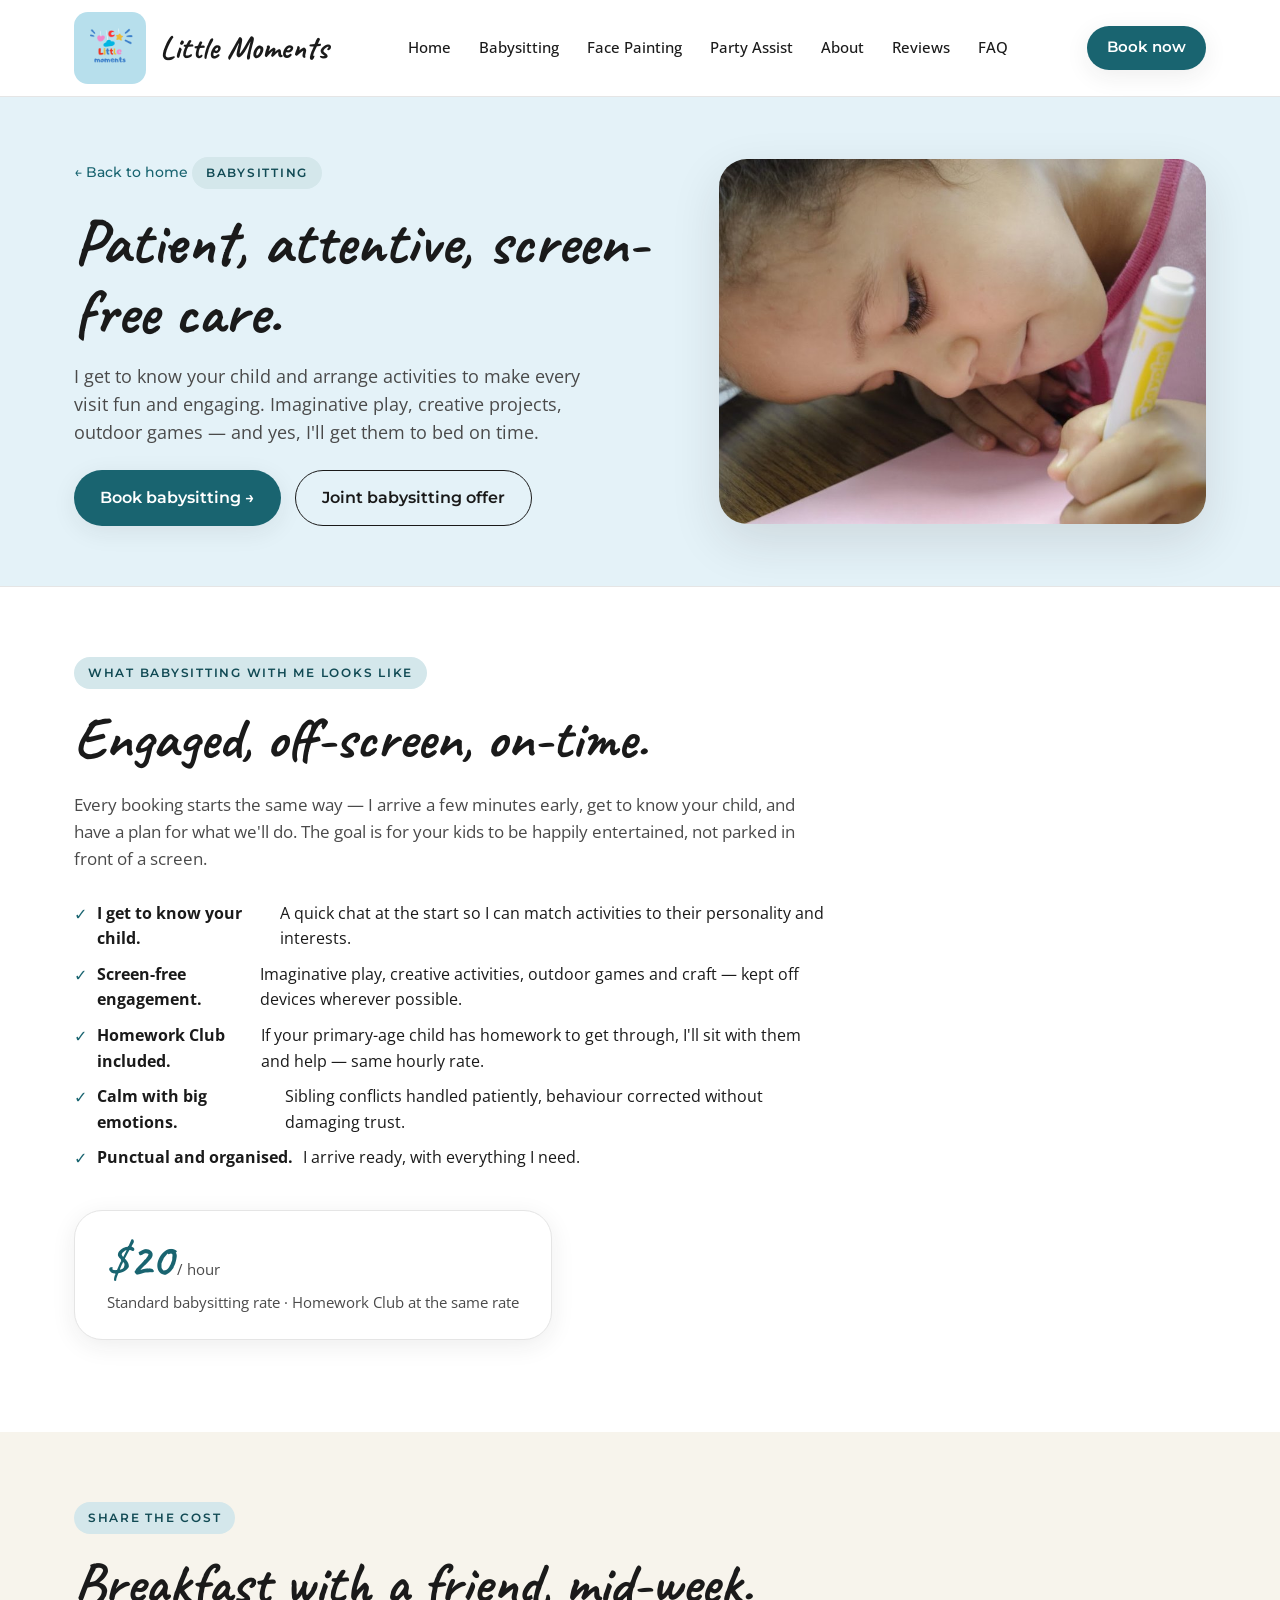
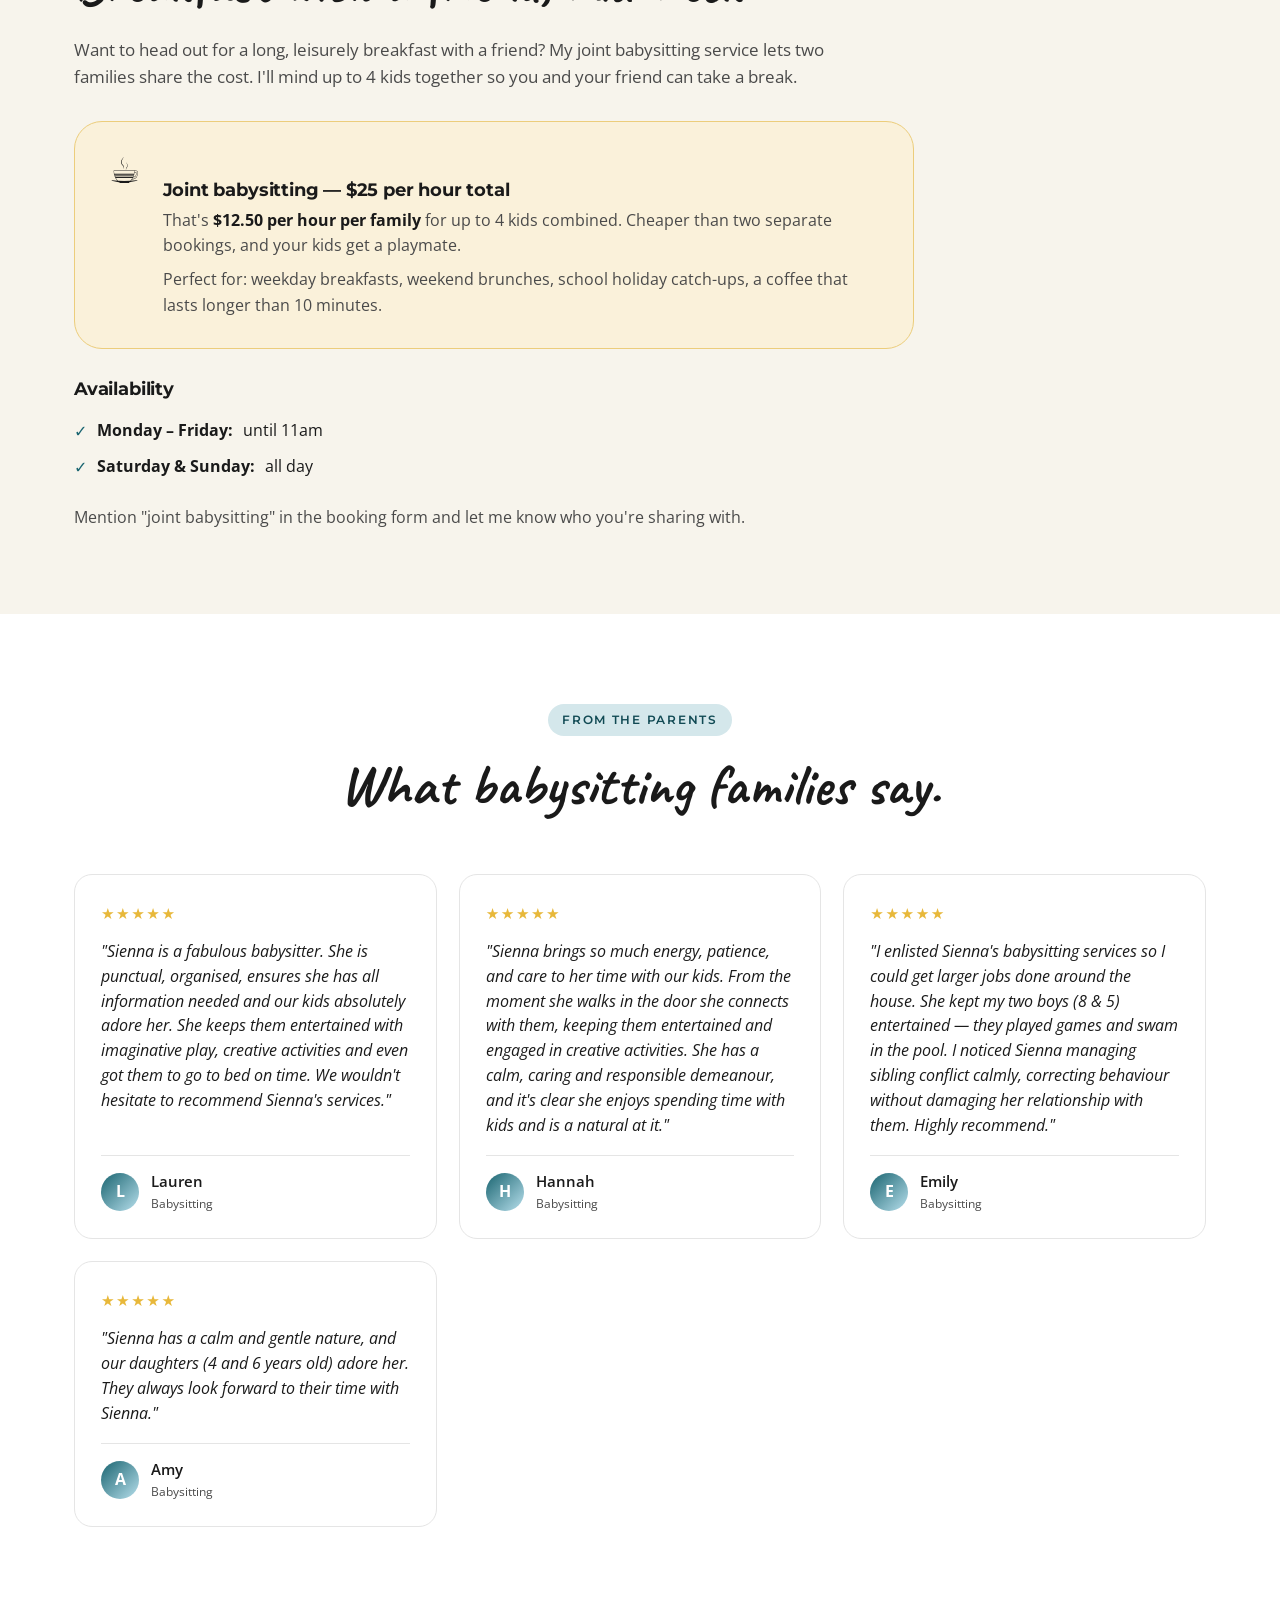
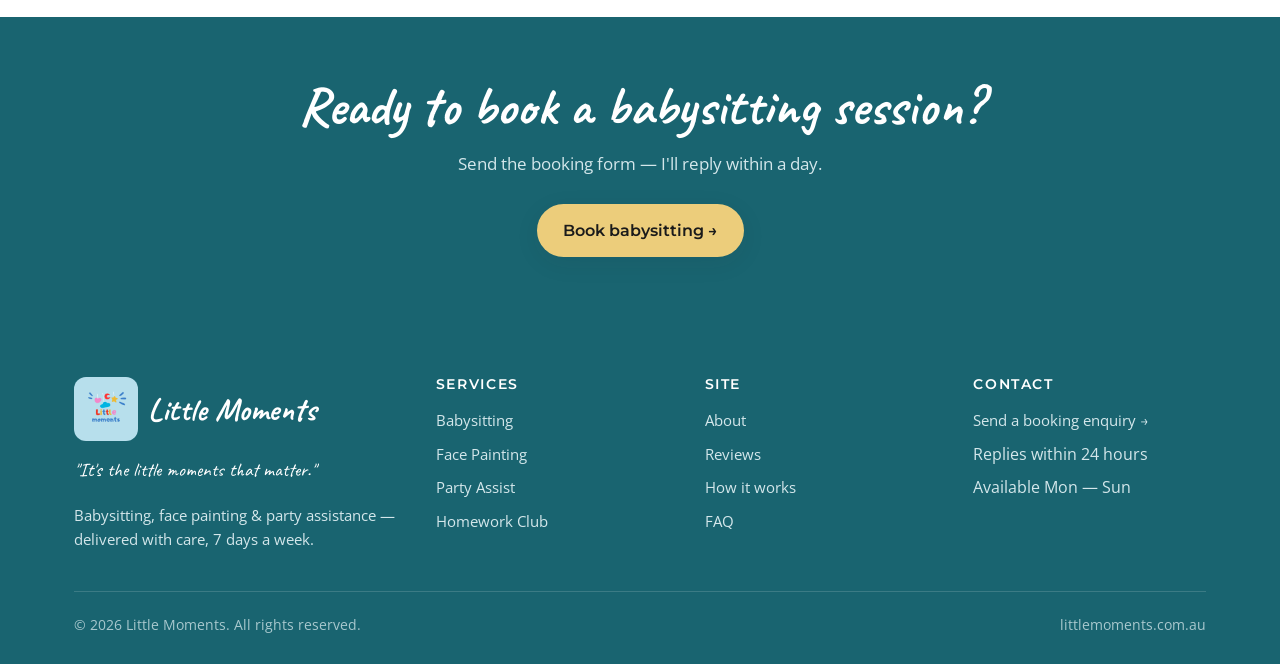
==== babysitting.html @ b1c45c1b "Add files via upload" ====
<!DOCTYPE html>
<html lang="en-AU">
<head>
<meta charset="UTF-8" />
<meta name="viewport" content="width=device-width, initial-scale=1.0" />
<meta name="description" content="Babysitting with Little Moments — patient, screen-free, attentive care. Solo or joint babysitting from $12.50 per family per hour. Mon–Fri until 11am, weekends all day." />
<title>Babysitting — Little Moments</title>
<link rel="preconnect" href="https://fonts.googleapis.com" />
<link rel="preconnect" href="https://fonts.gstatic.com" crossorigin />
<link href="https://fonts.googleapis.com/css2?family=Caveat:wght@500;600;700&family=Montserrat:wght@400;500;600;700&family=Open+Sans:wght@400;500;600;700&display=swap" rel="stylesheet" />
<link rel="stylesheet" href="styles.css" />
</head>
<body>

<!-- ===== NAV ===== -->
<header class="nav">
  <div class="container nav-inner">
    <a href="index.html" class="brand" aria-label="Little Moments home">
      <img class="brand-logo" src="images/logo.png" alt="Little Moments logo" />
      <span>Little Moments</span>
    </a>
    <nav>
      <ul class="nav-links">
        <li><a href="index.html">Home</a></li>
        <li><a href="babysitting.html">Babysitting</a></li>
        <li><a href="face-painting.html">Face Painting</a></li>
        <li><a href="party-assist.html">Party Assist</a></li>
        <li><a href="index.html#about">About</a></li>
        <li><a href="index.html#reviews">Reviews</a></li>
        <li><a href="index.html#faq">FAQ</a></li>
      </ul>
    </nav>
    <div class="nav-cta">
      <a href="index.html#book" class="btn btn-primary">Book now</a>
    </div>
  </div>
</header>

<!-- ===== SUBHERO ===== -->
<section class="subhero">
  <div class="container subhero-grid">
    <div>
      <a href="index.html" class="subpage-back">← Back to home</a>
      <span class="eyebrow">Babysitting</span>
      <h1>Patient, attentive, screen-free care.</h1>
      <p class="lead">
        I get to know your child and arrange activities to make every visit fun and engaging. Imaginative play, creative projects, outdoor games — and yes, I'll get them to bed on time.
      </p>
      <div class="hero-cta">
        <a href="index.html#book" class="btn btn-primary">Book babysitting →</a>
        <a href="#joint" class="btn btn-ghost">Joint babysitting offer</a>
      </div>
    </div>
    <div class="subhero-image">
      <img src="images/babysitting.jpg" alt="Babysitting service in action" />
    </div>
  </div>
</section>

<!-- ===== WHAT YOU GET ===== -->
<section class="detail">
  <div class="container">
    <span class="eyebrow">What babysitting with me looks like</span>
    <h2>Engaged, off-screen, on-time.</h2>
    <p class="lead">
      Every booking starts the same way — I arrive a few minutes early, get to know your child, and have a plan for what we'll do. The goal is for your kids to be happily entertained, not parked in front of a screen.
    </p>

    <ul class="feature-list">
      <li><strong>I get to know your child.</strong> A quick chat at the start so I can match activities to their personality and interests.</li>
      <li><strong>Screen-free engagement.</strong> Imaginative play, creative activities, outdoor games and craft — kept off devices wherever possible.</li>
      <li><strong>Homework Club included.</strong> If your primary-age child has homework to get through, I'll sit with them and help — same hourly rate.</li>
      <li><strong>Calm with big emotions.</strong> Sibling conflicts handled patiently, behaviour corrected without damaging trust.</li>
      <li><strong>Punctual and organised.</strong> I arrive ready, with everything I need.</li>
    </ul>

    <div class="price-card">
      <div class="price">$20<small> / hour</small></div>
      <div class="price-note">Standard babysitting rate · Homework Club at the same rate</div>
    </div>
  </div>
</section>

<!-- ===== JOINT BABYSITTING OFFER ===== -->
<section class="detail alt" id="joint">
  <div class="container">
    <span class="eyebrow">Share the cost</span>
    <h2>Breakfast with a friend, mid-week.</h2>
    <p class="lead">
      Want to head out for a long, leisurely breakfast with a friend? My joint babysitting service lets two families share the cost. I'll mind up to 4 kids together so you and your friend can take a break.
    </p>

    <div class="callout">
      <span class="callout-icon">☕</span>
      <div>
        <h3>Joint babysitting — $25 per hour total</h3>
        <p>That's <strong>$12.50 per hour per family</strong> for up to 4 kids combined. Cheaper than two separate bookings, and your kids get a playmate.</p>
        <p>Perfect for: weekday breakfasts, weekend brunches, school holiday catch-ups, a coffee that lasts longer than 10 minutes.</p>
      </div>
    </div>

    <h3>Availability</h3>
    <ul class="feature-list">
      <li><strong>Monday – Friday:</strong> until 11am</li>
      <li><strong>Saturday & Sunday:</strong> all day</li>
    </ul>
    <p>Mention "joint babysitting" in the booking form and let me know who you're sharing with.</p>
  </div>
</section>

<!-- ===== TESTIMONIALS ===== -->
<section class="reviews">
  <div class="container">
    <div class="section-head">
      <span class="eyebrow">From the parents</span>
      <h2>What babysitting families say.</h2>
    </div>

    <div class="review-grid">
      <article class="review-card">
        <div class="stars">★★★★★</div>
        <blockquote>"Sienna is a fabulous babysitter. She is punctual, organised, ensures she has all information needed and our kids absolutely adore her. She keeps them entertained with imaginative play, creative activities and even got them to go to bed on time. We wouldn't hesitate to recommend Sienna's services."</blockquote>
        <div class="review-meta">
          <div class="avatar">L</div>
          <div>
            <div class="review-name">Lauren</div>
            <div class="review-tag">Babysitting</div>
          </div>
        </div>
      </article>

      <article class="review-card">
        <div class="stars">★★★★★</div>
        <blockquote>"Sienna brings so much energy, patience, and care to her time with our kids. From the moment she walks in the door she connects with them, keeping them entertained and engaged in creative activities. She has a calm, caring and responsible demeanour, and it's clear she enjoys spending time with kids and is a natural at it."</blockquote>
        <div class="review-meta">
          <div class="avatar">H</div>
          <div>
            <div class="review-name">Hannah</div>
            <div class="review-tag">Babysitting</div>
          </div>
        </div>
      </article>

      <article class="review-card">
        <div class="stars">★★★★★</div>
        <blockquote>"I enlisted Sienna's babysitting services so I could get larger jobs done around the house. She kept my two boys (8 &amp; 5) entertained — they played games and swam in the pool. I noticed Sienna managing sibling conflict calmly, correcting behaviour without damaging her relationship with them. Highly recommend."</blockquote>
        <div class="review-meta">
          <div class="avatar">E</div>
          <div>
            <div class="review-name">Emily</div>
            <div class="review-tag">Babysitting</div>
          </div>
        </div>
      </article>

      <article class="review-card">
        <div class="stars">★★★★★</div>
        <blockquote>"Sienna has a calm and gentle nature, and our daughters (4 and 6 years old) adore her. They always look forward to their time with Sienna."</blockquote>
        <div class="review-meta">
          <div class="avatar">A</div>
          <div>
            <div class="review-name">Amy</div>
            <div class="review-tag">Babysitting</div>
          </div>
        </div>
      </article>
    </div>
  </div>
</section>

<!-- ===== CTA BANNER ===== -->
<section class="cta-banner">
  <div class="container">
    <h2>Ready to book a babysitting session?</h2>
    <p>Send the booking form — I'll reply within a day.</p>
    <a href="index.html#book" class="btn btn-yellow">Book babysitting →</a>
  </div>
</section>

<!-- ===== FOOTER ===== -->
<footer>
  <div class="container">
    <div class="foot-grid">
      <div class="foot-col">
        <div class="foot-brand">
          <img class="brand-logo" src="images/logo.png" alt="Little Moments logo" />
          <span>Little Moments</span>
        </div>
        <p class="foot-tag">"It's the little moments that matter."</p>
        <p style="font-size:.92rem">Babysitting, face painting &amp; party assistance — delivered with care, 7 days a week.</p>
      </div>
      <div class="foot-col">
        <h4>Services</h4>
        <ul>
          <li><a href="babysitting.html">Babysitting</a></li>
          <li><a href="face-painting.html">Face Painting</a></li>
          <li><a href="party-assist.html">Party Assist</a></li>
          <li><a href="index.html#services">Homework Club</a></li>
        </ul>
      </div>
      <div class="foot-col">
        <h4>Site</h4>
        <ul>
          <li><a href="index.html#about">About</a></li>
          <li><a href="index.html#reviews">Reviews</a></li>
          <li><a href="index.html#process">How it works</a></li>
          <li><a href="index.html#faq">FAQ</a></li>
        </ul>
      </div>
      <div class="foot-col">
        <h4>Contact</h4>
        <ul>
          <li><a href="index.html#book">Send a booking enquiry →</a></li>
          <li>Replies within 24 hours</li>
          <li>Available Mon — Sun</li>
        </ul>
      </div>
    </div>
    <div class="foot-bottom">
      <span>© <span id="year"></span> Little Moments. All rights reserved.</span>
      <span>littlemoments.com.au</span>
    </div>
  </div>
</footer>

<script>
  document.getElementById('year').textContent = new Date().getFullYear();
</script>

</body>
</html>
---- styles.css ----
/* ---------- Design tokens (matched to current site) ---------- */
:root{
  --teal:         #196470;   /* primary brand — deep teal from existing site */
  --teal-dark:    #114A54;
  --teal-soft:    #D4E7EB;
  --yellow:       #ECCD7B;   /* mustard accent from existing site */
  --yellow-soft:  #FAF1DA;
  --sky:          #B7DFEC;   /* light sky blue from logo banner */
  --sky-soft:     #E4F2F8;
  --pink:         #EC6FA1;   /* logo pink accent */
  --cream:        #FFFFFF;   /* page background — kept white like current site */
  --cream-deep:   #F7F4EC;
  --coral:        #196470;   /* alias for backwards-compat in CSS below */
  --coral-dark:   #114A54;
  --coral-soft:   #D4E7EB;
  --gold:         #ECCD7B;
  --sage:         #B7DFEC;
  --ink:          #1A1A1A;   /* primary text — near-black like current site */
  --ink-soft:     #4A4A4A;
  --line:         #E5E5E5;
  --white:        #FFFFFF;
  --shadow-sm:    0 1px 2px rgba(42,37,34,.06), 0 2px 6px rgba(42,37,34,.05);
  --shadow-md:    0 6px 24px rgba(42,37,34,.08);
  --shadow-lg:    0 18px 50px rgba(42,37,34,.12);
  --radius:       18px;
  --radius-lg:    28px;
  --max:          1180px;
}

*{box-sizing:border-box;margin:0;padding:0}
html{scroll-behavior:smooth}
body{
  font-family:'Open Sans','Montserrat',system-ui,-apple-system,Segoe UI,Roboto,sans-serif;
  background:var(--cream);
  color:var(--ink);
  line-height:1.6;
  -webkit-font-smoothing:antialiased;
}
img{max-width:100%;display:block}
a{color:var(--teal);text-decoration:none}
a:hover{text-decoration:underline}

h1,h2,h3,h4{font-family:'Caveat',cursive;color:var(--ink);line-height:1.1;font-weight:600;letter-spacing:0}
h1{font-size:clamp(3rem,6.5vw,5.5rem);font-weight:700}
h2{font-size:clamp(2.5rem,4.5vw,3.6rem);font-weight:700}
h3{font-family:'Montserrat',sans-serif;font-size:1.25rem;font-weight:700;letter-spacing:-.01em}
h4{font-family:'Montserrat',sans-serif}

.container{max-width:var(--max);margin:0 auto;padding:0 24px}
.eyebrow{
  display:inline-block;
  font-family:'Montserrat',sans-serif;
  font-size:.78rem;font-weight:600;letter-spacing:.14em;text-transform:uppercase;
  color:var(--teal-dark);
  background:var(--teal-soft);
  padding:6px 14px;border-radius:999px;margin-bottom:18px;
}

/* ---------- Buttons ---------- */
.btn{
  display:inline-flex;align-items:center;gap:8px;
  padding:14px 26px;border-radius:999px;
  font-family:'Montserrat',sans-serif;
  font-weight:600;font-size:1rem;
  transition:transform .15s ease, box-shadow .2s ease, background .2s ease;
  border:0;cursor:pointer;
  text-decoration:none;
}
.btn-primary{background:var(--teal);color:#fff;box-shadow:var(--shadow-md)}
.btn-primary:hover{background:var(--teal-dark);transform:translateY(-2px);text-decoration:none}
.btn-yellow{background:var(--yellow);color:var(--ink);box-shadow:var(--shadow-md)}
.btn-yellow:hover{background:#E6C46B;transform:translateY(-2px);text-decoration:none}
.btn-ghost{background:transparent;color:var(--ink);border:1.5px solid var(--ink)}
.btn-ghost:hover{background:var(--ink);color:#fff;text-decoration:none}
.btn-light{background:#fff;color:var(--ink);box-shadow:var(--shadow-sm)}
.btn-light:hover{box-shadow:var(--shadow-md);transform:translateY(-2px);text-decoration:none}

/* ---------- Nav ---------- */
.nav{
  position:sticky;top:0;z-index:50;
  background:rgba(255,255,255,.92);
  backdrop-filter:blur(10px);
  border-bottom:1px solid var(--line);
}
.nav-inner{
  display:flex;align-items:center;justify-content:space-between;
  height:96px;
}
.brand{
  display:flex;align-items:center;gap:14px;
  font-family:'Caveat',cursive;font-weight:700;font-size:2rem;color:var(--ink);line-height:1;
}
.brand-logo{
  width:72px;height:72px;border-radius:14px;
  object-fit:cover;
  background:var(--sky);
  display:block;
}
.nav-inner{height:96px}
.foot-brand .brand-logo{width:64px;height:64px;border-radius:12px}
.nav-links{display:flex;gap:28px;list-style:none}
.nav-links a{color:var(--ink);font-weight:500;font-size:.95rem}
.nav-links a:hover{color:var(--coral-dark);text-decoration:none}
.nav-cta{display:flex;gap:10px;align-items:center}
.nav .btn{padding:10px 20px;font-size:.92rem}

@media (max-width:880px){
  .nav-links{display:none}
}

/* ---------- Hero ---------- */
.hero{
  position:relative;
  padding:80px 0 60px;
  overflow:hidden;
}
.hero-grid{
  display:grid;grid-template-columns:1.05fr .95fr;gap:64px;align-items:center;
}
.hero h1 .accent{
  color:var(--teal);
  font-weight:700;
}
.hero p.lead{
  font-size:1.15rem;color:var(--ink-soft);
  margin:22px 0 32px;max-width:520px;
}
.hero-cta{display:flex;gap:14px;flex-wrap:wrap}
.hero-trust{
  display:flex;gap:22px;align-items:center;margin-top:40px;flex-wrap:wrap;
  font-size:.9rem;color:var(--ink-soft);
}
.hero-trust .stars{color:var(--gold);letter-spacing:1px;font-size:1rem}
.hero-trust strong{color:var(--ink)}

/* Hero illustration card stack */
.hero-art{
  position:relative;height:520px;
}
.art-card{
  position:absolute;border-radius:var(--radius-lg);
  box-shadow:var(--shadow-lg);
  overflow:hidden;
  background:var(--cream-deep);
}
.art-card.main{
  inset:30px 30px 30px 60px;
  background:linear-gradient(160deg,var(--sky) 0%,var(--teal-soft) 60%,var(--yellow) 140%);
  display:flex;align-items:center;justify-content:center;
  overflow:hidden;
}
.art-card.main img{
  width:100%;height:100%;object-fit:cover;display:block;
}
.art-card.main .emoji{font-size:9rem;filter:drop-shadow(0 8px 24px rgba(25,100,112,.35))}
.art-card.float-1{
  top:0;right:0;width:180px;padding:18px 18px 16px;background:#fff;
  transform:rotate(4deg);
}
.art-card.float-2{
  bottom:10px;left:0;width:220px;padding:18px;background:#fff;
  transform:rotate(-3deg);
}
.art-card.float-3{
  top:50%;right:-10px;width:160px;padding:14px 16px;background:var(--yellow);
  transform:rotate(6deg);color:var(--ink);
}
.mini-stars{color:#E8B83A;font-size:.85rem;letter-spacing:1px;margin-bottom:6px}
.mini-quote{font-size:.82rem;line-height:1.45;color:var(--ink)}
.mini-author{font-size:.72rem;color:var(--ink-soft);margin-top:6px;font-weight:600}

@media (max-width:880px){
  .hero{padding:48px 0 40px}
  .hero-grid{grid-template-columns:1fr;gap:32px}
  .hero-art{height:340px}
  .art-card.main{inset:20px 20px 20px 30px}
  .art-card.main .emoji{font-size:6rem}
}

/* ---------- Trust bar ---------- */
.trustbar{
  background:var(--teal);color:#fff;padding:22px 0;
  margin-top:0;
}
.trustbar-inner{
  display:flex;justify-content:space-around;flex-wrap:wrap;gap:20px;
  font-size:.95rem;font-weight:500;
}
.trustbar span{display:inline-flex;align-items:center;gap:8px}
.trustbar .emoji{font-size:1.1rem}

/* ---------- Section base ---------- */
section{padding:90px 0}
.section-head{text-align:center;margin-bottom:56px;max-width:680px;margin-left:auto;margin-right:auto}
.section-head p{color:var(--ink-soft);font-size:1.05rem;margin-top:14px}

/* ---------- Services ---------- */
.services{background:var(--cream)}
.service-grid{
  display:grid;grid-template-columns:repeat(3,1fr);gap:24px;
}
.service-card{
  background:#fff;border-radius:var(--radius-lg);
  padding:36px 30px 32px;
  border:1px solid var(--line);
  transition:transform .25s ease, box-shadow .25s ease;
  display:flex;flex-direction:column;
  position:relative;overflow:hidden;
}
.service-photo{
  margin:-36px -30px 22px;height:180px;overflow:hidden;
  border-bottom:5px solid transparent;
}
.service-photo img{width:100%;height:100%;object-fit:cover;display:block}
.service-card.has-photo::before{display:none}
.service-card.has-photo .service-icon{display:none}
.service-card::before{
  content:"";position:absolute;top:0;left:0;right:0;height:5px;
  background:linear-gradient(90deg,var(--teal),var(--yellow));
}
.service-card:hover{transform:translateY(-6px);box-shadow:var(--shadow-lg)}
.service-icon{
  width:64px;height:64px;border-radius:18px;
  background:var(--sky);display:grid;place-items:center;
  font-size:2rem;margin-bottom:20px;
}
.service-card:nth-child(2) .service-icon{background:var(--yellow-soft)}
.service-card:nth-child(3) .service-icon{background:var(--teal-soft)}
.service-card h3{margin-bottom:10px}
.service-card p{color:var(--ink-soft);font-size:.97rem;margin-bottom:18px;flex:1}
.service-price{
  font-family:'Caveat',cursive;font-size:2.4rem;font-weight:700;
  color:var(--teal);margin-bottom:6px;line-height:1;
}
.service-price small{font-size:.85rem;color:var(--ink-soft);font-weight:400;font-family:'Open Sans',sans-serif}
.service-meta{font-size:.85rem;color:var(--ink-soft);margin-bottom:22px}
.service-card .btn{align-self:flex-start;padding:11px 22px;font-size:.92rem}
.service-card .service-link{
  display:inline-block;align-self:flex-start;
  font-family:'Montserrat',sans-serif;font-size:.9rem;font-weight:600;
  color:var(--teal);margin-bottom:14px;
  text-decoration:none;
  border-bottom:1.5px dotted var(--teal);padding-bottom:1px;
}
.service-card .service-link:hover{
  color:var(--teal-dark);border-bottom-color:var(--teal-dark);text-decoration:none;
}

.service-extras{
  margin-top:36px;display:flex;gap:18px;flex-wrap:wrap;justify-content:center;
  color:var(--ink-soft);font-size:.95rem;
}
.service-extras .pill{
  background:#fff;border:1px solid var(--line);padding:10px 18px;border-radius:999px;
  display:inline-flex;align-items:center;gap:8px;
}

@media (max-width:880px){
  .service-grid{grid-template-columns:1fr}
}

/* ---------- About ---------- */
.about{background:var(--sky)}
.about-grid{
  display:grid;grid-template-columns:1fr 1.3fr;gap:60px;align-items:center;
}
.about-photo{
  aspect-ratio:4/5;border-radius:var(--radius-lg);
  box-shadow:var(--shadow-lg);
  position:relative;overflow:hidden;
}
.about-photo img{width:100%;height:100%;object-fit:cover;display:block}
.about-photo::after{
  content:"Sienna";position:absolute;bottom:0;left:0;right:0;text-align:center;
  font-family:'Caveat',cursive;font-size:1.7rem;color:var(--teal);background:rgba(255,255,255,.92);
  padding:6px 0 8px;backdrop-filter:blur(6px);font-weight:700;
}
.about p{color:var(--ink-soft);font-size:1.05rem;margin-bottom:18px}
.about .badges{
  display:flex;gap:12px;flex-wrap:wrap;margin-top:24px;
}
.badge{
  display:inline-flex;align-items:center;gap:8px;
  background:#fff;border:1px solid var(--line);padding:10px 16px;border-radius:14px;
  font-size:.9rem;font-weight:500;
}
.badge .dot{width:8px;height:8px;border-radius:50%;background:var(--teal)}

@media (max-width:880px){
  .about-grid{grid-template-columns:1fr;gap:36px}
  .about-photo{max-width:320px;margin:0 auto}
}

/* ---------- Recent Work ---------- */
.recent{background:var(--cream-deep)}
.recent-grid{
  display:grid;grid-template-columns:repeat(3,1fr);gap:18px;
}
.recent-card{
  border-radius:var(--radius-lg);overflow:hidden;
  box-shadow:var(--shadow-md);
  aspect-ratio:4/3;
  position:relative;
  transition:transform .25s ease, box-shadow .25s ease;
}
.recent-card:hover{transform:translateY(-4px);box-shadow:var(--shadow-lg)}
.recent-card img{width:100%;height:100%;object-fit:cover;display:block}
.recent-card .caption{
  position:absolute;left:0;right:0;bottom:0;
  padding:14px 18px;
  background:linear-gradient(to top,rgba(25,100,112,.85),transparent);
  color:#fff;font-family:'Caveat',cursive;font-size:1.3rem;font-weight:600;
}
@media (max-width:880px){.recent-grid{grid-template-columns:1fr}}

/* ---------- Reviews ---------- */
.reviews{background:var(--cream)}
.review-grid{
  display:grid;grid-template-columns:repeat(3,1fr);gap:22px;
}
.review-card{
  background:#fff;border-radius:var(--radius);padding:26px 26px 24px;
  border:1px solid var(--line);
  display:flex;flex-direction:column;
}
.review-card .stars{color:#E8B83A;font-size:.95rem;letter-spacing:1.5px;margin-bottom:14px}
.review-card blockquote{
  font-size:.97rem;line-height:1.6;color:var(--ink);font-style:italic;
  margin-bottom:18px;flex:1;
}
.review-meta{
  display:flex;align-items:center;gap:12px;
  padding-top:14px;border-top:1px solid var(--line);
}
.avatar{
  width:38px;height:38px;border-radius:50%;
  background:linear-gradient(135deg,var(--teal),var(--sky));
  color:#fff;display:grid;place-items:center;font-weight:700;
}
.review-name{font-weight:600;font-size:.92rem}
.review-tag{font-size:.78rem;color:var(--ink-soft)}

@media (max-width:880px){
  .review-grid{grid-template-columns:1fr}
}

/* ---------- Process ---------- */
.process{background:var(--teal);color:#fff}
.process h2{color:#fff}
.process .section-head p{color:#D4E7EB}
.step-grid{
  display:grid;grid-template-columns:repeat(3,1fr);gap:24px;
}
.step{
  background:rgba(255,255,255,.08);border:1px solid rgba(255,255,255,.12);
  padding:32px 28px;border-radius:var(--radius-lg);
  position:relative;
}
.step-num{
  width:54px;height:54px;border-radius:50%;
  background:var(--yellow);color:var(--ink);display:grid;place-items:center;
  font-family:'Caveat',cursive;font-size:2rem;font-weight:700;
  margin-bottom:18px;
}
.step h3{color:#fff;margin-bottom:8px}
.step p{color:#D4E7EB;font-size:.95rem}
@media (max-width:880px){.step-grid{grid-template-columns:1fr}}

/* ---------- Booking CTA ---------- */
.booking{background:var(--yellow);position:relative;overflow:hidden}
.booking::before{
  content:"";position:absolute;top:-80px;right:-80px;width:280px;height:280px;
  background:var(--sky);border-radius:50%;opacity:.6;
}
.booking::after{
  content:"";position:absolute;bottom:-100px;left:-60px;width:240px;height:240px;
  background:var(--teal);border-radius:50%;opacity:.18;
}
.booking-inner{position:relative;z-index:1}
.booking-grid{
  display:grid;grid-template-columns:1fr 1.1fr;gap:50px;align-items:center;
}
.booking h2{margin-bottom:14px}
.booking p{color:var(--ink-soft);font-size:1.05rem;margin-bottom:20px}
.booking-list{list-style:none;display:flex;flex-direction:column;gap:10px;margin-bottom:30px}
.booking-list li{display:flex;gap:10px;align-items:flex-start;font-size:.97rem}
.booking-list li::before{content:"✓";color:var(--teal);font-weight:700;margin-top:1px}

.form-card{
  background:#fff;border-radius:var(--radius-lg);padding:34px;
  box-shadow:var(--shadow-lg);
}
.form-card h3{margin-bottom:6px;font-size:1.4rem}
.form-card .small{color:var(--ink-soft);font-size:.9rem;margin-bottom:24px}
.form-row{display:grid;grid-template-columns:1fr 1fr;gap:14px;margin-bottom:14px}
.form-row.single{grid-template-columns:1fr}
.field label{display:block;font-size:.82rem;font-weight:600;margin-bottom:6px;color:var(--ink)}
.field input,.field select,.field textarea{
  width:100%;padding:12px 14px;border:1.5px solid var(--line);border-radius:12px;
  font-family:inherit;font-size:.95rem;background:var(--cream);color:var(--ink);
  transition:border-color .15s ease, box-shadow .15s ease;
}
.field textarea{resize:vertical;min-height:90px}
.field input:focus,.field select:focus,.field textarea:focus{
  outline:none;border-color:var(--teal);box-shadow:0 0 0 4px var(--teal-soft);
}
.form-card .btn{width:100%;justify-content:center;margin-top:8px;padding:15px}

@media (max-width:880px){
  .booking-grid{grid-template-columns:1fr;gap:32px}
  .form-row{grid-template-columns:1fr}
}

/* ---------- FAQ ---------- */
.faq{background:var(--cream)}
.faq-list{max-width:780px;margin:0 auto;display:flex;flex-direction:column;gap:14px}
details.faq-item{
  background:#fff;border:1px solid var(--line);border-radius:var(--radius);
  padding:0;overflow:hidden;transition:box-shadow .2s ease;
}
details.faq-item[open]{box-shadow:var(--shadow-md)}
details.faq-item summary{
  list-style:none;cursor:pointer;
  padding:20px 24px;font-weight:600;font-size:1rem;
  display:flex;justify-content:space-between;align-items:center;gap:20px;
}
details.faq-item summary::-webkit-details-marker{display:none}
details.faq-item summary::after{
  content:"+";font-size:1.5rem;color:var(--teal);transition:transform .2s ease;line-height:1;
}
details.faq-item[open] summary::after{transform:rotate(45deg)}
details.faq-item .a{padding:0 24px 22px;color:var(--ink-soft);font-size:.97rem}

/* ---------- Footer ---------- */
footer{
  background:var(--teal);color:#D4E7EB;padding:60px 0 28px;
}
.foot-grid{
  display:grid;grid-template-columns:1.4fr 1fr 1fr 1fr;gap:36px;margin-bottom:40px;
}
.foot-col h4{color:#fff;font-family:'Montserrat',sans-serif;font-size:.85rem;
  letter-spacing:.12em;text-transform:uppercase;font-weight:600;margin-bottom:16px}
.foot-col ul{list-style:none;display:flex;flex-direction:column;gap:8px}
.foot-col a{color:#D4E7EB;font-size:.92rem}
.foot-col a:hover{color:#fff;text-decoration:none}
.foot-brand{display:flex;align-items:center;gap:10px;margin-bottom:14px;color:#fff;
  font-family:'Caveat',cursive;font-weight:700;font-size:2rem}
.foot-tag{font-size:1.2rem;color:#fff;margin-bottom:18px;font-family:'Caveat',cursive}
.foot-bottom{
  border-top:1px solid rgba(255,255,255,.15);padding-top:22px;
  display:flex;justify-content:space-between;align-items:center;flex-wrap:wrap;gap:12px;
  font-size:.85rem;color:#A8C8CE;
}
@media (max-width:880px){.foot-grid{grid-template-columns:1fr 1fr}}

/* ---------- Tiny utilities ---------- */
.center{text-align:center}
.mt-32{margin-top:32px}

/* ---------- Subpage / Tell-me-more pages ---------- */
.subpage-back{
  display:inline-flex;align-items:center;gap:6px;
  font-family:'Montserrat',sans-serif;font-size:.85rem;font-weight:500;
  color:var(--teal);margin-bottom:18px;
}
.subpage-back:hover{color:var(--teal-dark);text-decoration:none}

.subhero{
  padding:60px 0 60px;background:var(--sky-soft);
  border-bottom:1px solid var(--line);
}
.subhero-grid{
  display:grid;grid-template-columns:1.1fr .9fr;gap:50px;align-items:center;
}
.subhero h1{font-size:clamp(2.6rem,5vw,4.4rem);margin-bottom:14px}
.subhero p.lead{
  font-size:1.1rem;color:var(--ink-soft);margin-bottom:24px;max-width:520px;
}
.subhero-image{
  border-radius:var(--radius-lg);overflow:hidden;box-shadow:var(--shadow-lg);
  aspect-ratio:4/3;
}
.subhero-image img{width:100%;height:100%;object-fit:cover;display:block}
@media (max-width:880px){
  .subhero-grid{grid-template-columns:1fr;gap:32px}
}

.detail{padding:70px 0}
.detail.alt{background:var(--cream-deep)}
.detail h2{margin-bottom:22px}
.detail h3{margin:28px 0 10px;font-size:1.15rem}
.detail p{color:var(--ink-soft);font-size:1rem;margin-bottom:14px;max-width:760px}
.detail .lead{
  font-size:1.05rem;color:var(--ink-soft);max-width:760px;margin-bottom:28px;
}
.detail ul.feature-list{
  list-style:none;display:flex;flex-direction:column;gap:10px;margin:18px 0 24px;
  max-width:760px;
}
.detail ul.feature-list li{
  display:flex;gap:10px;align-items:flex-start;font-size:1rem;color:var(--ink);
}
.detail ul.feature-list li::before{
  content:"✓";color:var(--teal);font-weight:700;flex-shrink:0;margin-top:1px;
}

.callout{
  background:var(--yellow-soft);border:1px solid var(--yellow);
  border-radius:var(--radius-lg);padding:30px 34px;margin:30px 0;
  display:flex;gap:22px;align-items:flex-start;
  max-width:840px;
}
.callout .callout-icon{
  font-size:2.2rem;line-height:1;flex-shrink:0;
}
.callout h3{margin-bottom:8px;font-size:1.15rem}
.callout p{margin-bottom:8px;color:var(--ink-soft);max-width:none}
.callout p:last-child{margin-bottom:0}
.callout strong{color:var(--ink)}
@media (max-width:880px){
  .callout{flex-direction:column;gap:14px;padding:24px}
}

.price-card{
  display:inline-block;
  background:#fff;border:1px solid var(--line);border-radius:var(--radius-lg);
  padding:24px 32px;box-shadow:var(--shadow-md);margin:14px 0 22px;
}
.price-card .price{
  font-family:'Caveat',cursive;font-size:3rem;font-weight:700;color:var(--teal);
  line-height:1;
}
.price-card .price small{
  font-size:.95rem;color:var(--ink-soft);font-weight:400;font-family:'Open Sans',sans-serif;
}
.price-card .price-note{font-size:.92rem;color:var(--ink-soft);margin-top:8px}

.games-grid{
  display:grid;grid-template-columns:repeat(auto-fill,minmax(220px,1fr));gap:14px;
  margin:18px 0 8px;
}
.game-item{
  background:#fff;border:1px solid var(--line);border-radius:14px;
  padding:18px 20px;display:flex;gap:12px;align-items:flex-start;
}
.game-item .game-icon{font-size:1.5rem;line-height:1;flex-shrink:0;margin-top:1px}
.game-item .game-name{font-weight:600;font-size:.97rem;margin-bottom:3px}
.game-item .game-detail{font-size:.85rem;color:var(--ink-soft);line-height:1.4}

.cta-banner{
  background:var(--teal);color:#fff;padding:60px 0;text-align:center;
}
.cta-banner h2{color:#fff;margin-bottom:14px;font-size:clamp(2.2rem,4.5vw,3.4rem)}
.cta-banner p{color:#D4E7EB;font-size:1.05rem;margin-bottom:26px}
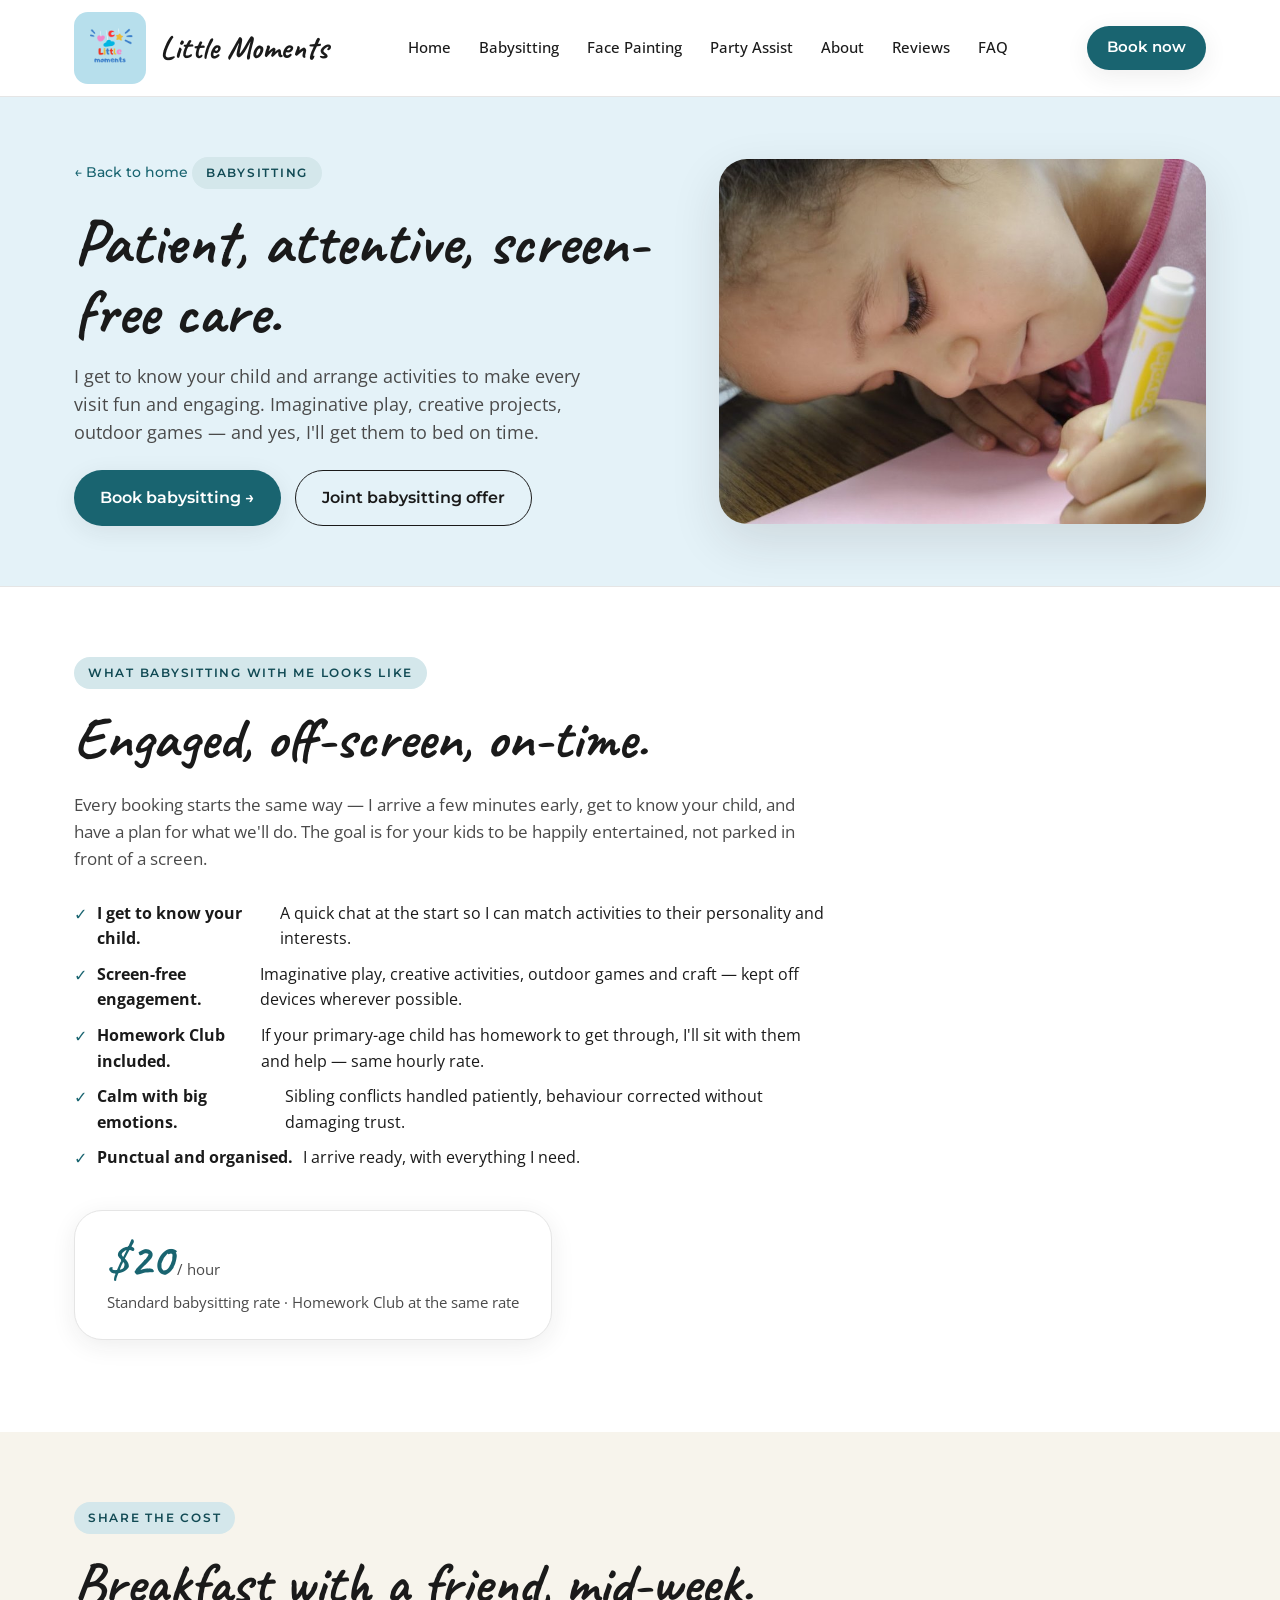
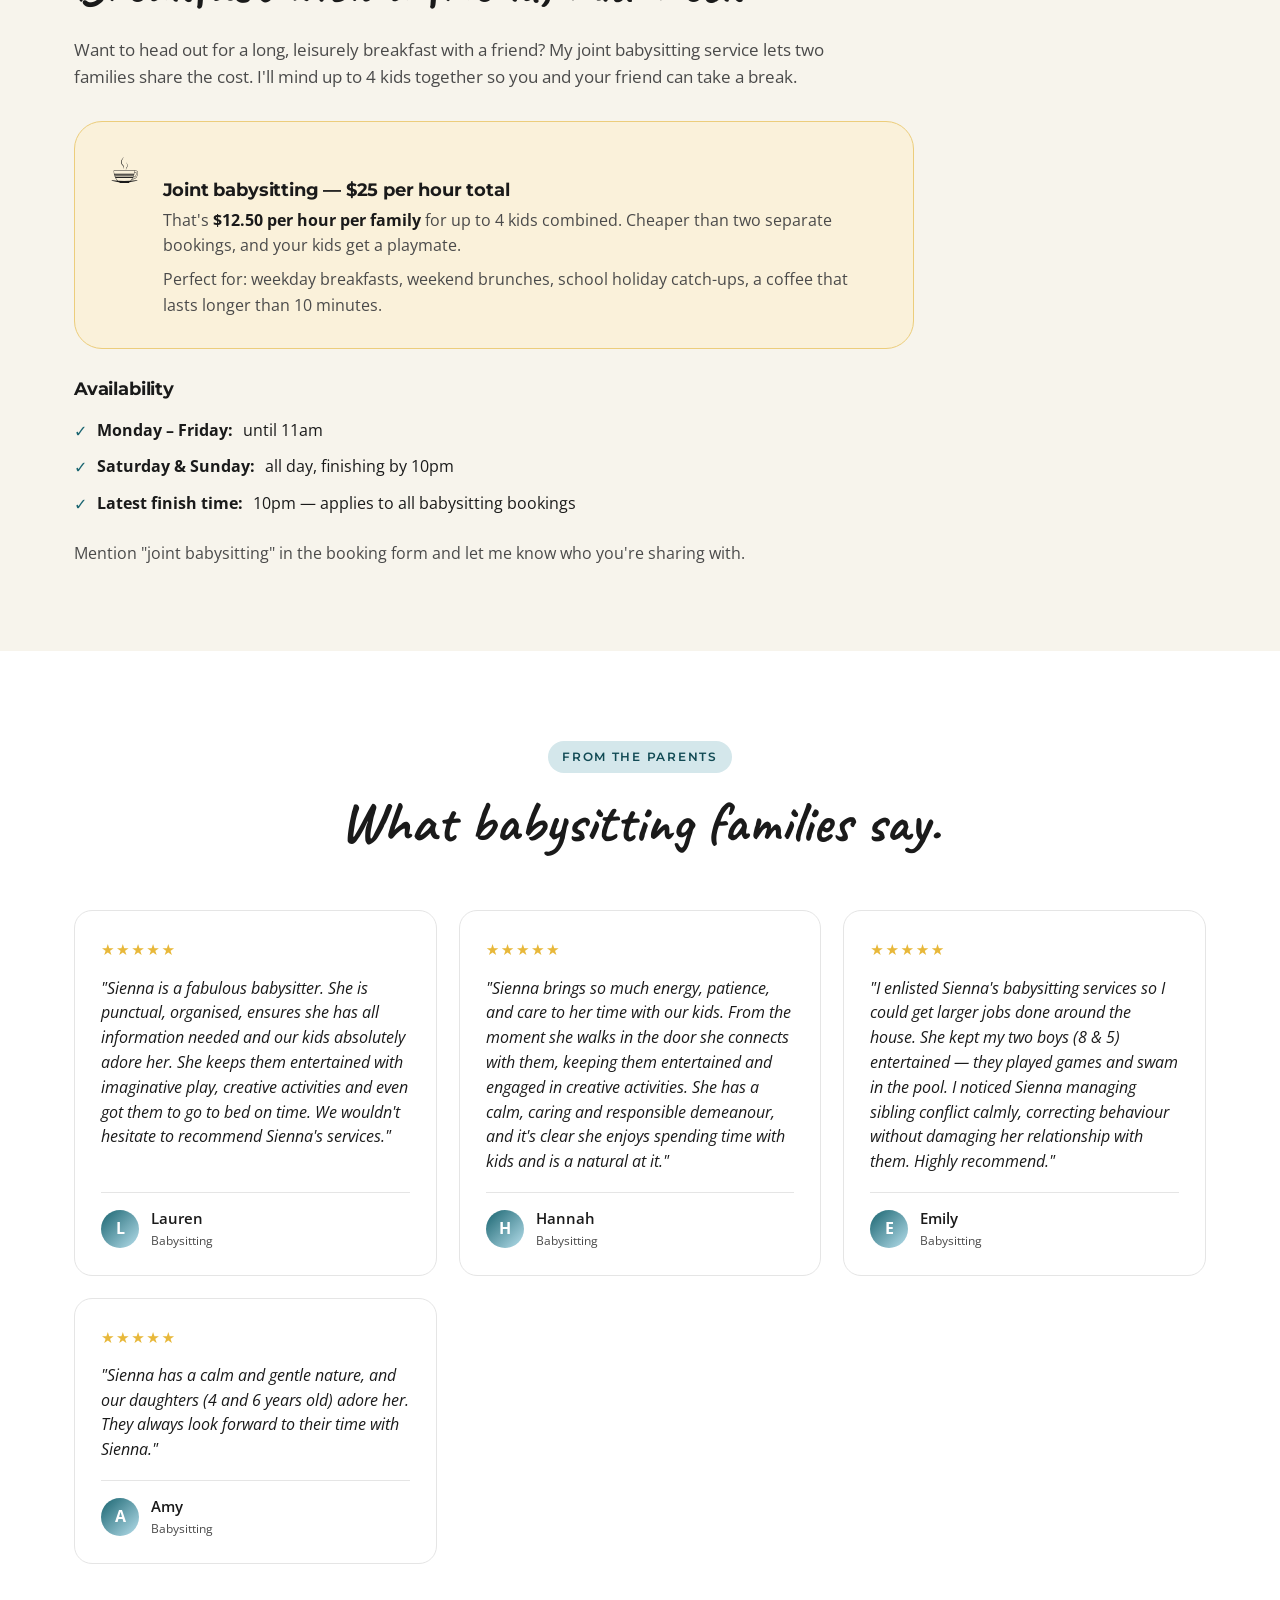
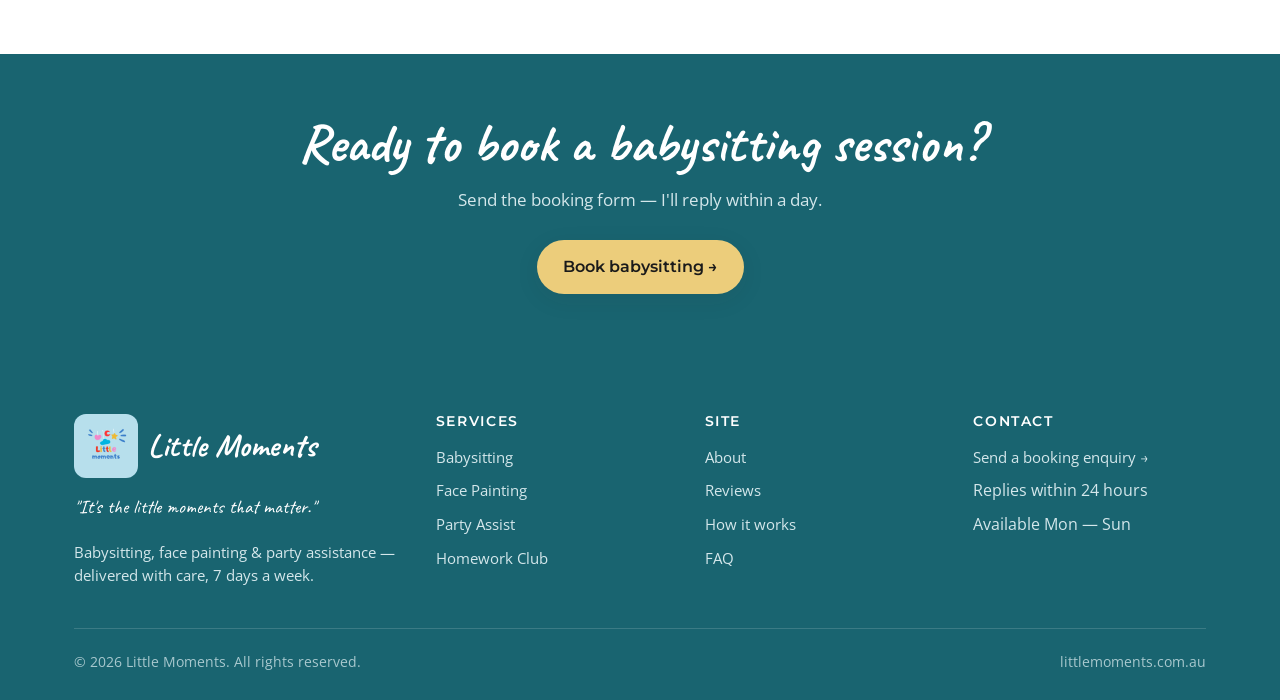
==== commit 0dec5f07: "Add files via upload" ====
--- a/babysitting.html
+++ b/babysitting.html
@@ -102,7 +102,8 @@
     <h3>Availability</h3>
     <ul class="feature-list">
       <li><strong>Monday – Friday:</strong> until 11am</li>
-      <li><strong>Saturday & Sunday:</strong> all day</li>
+      <li><strong>Saturday & Sunday:</strong> all day, finishing by 10pm</li>
+      <li><strong>Latest finish time:</strong> 10pm — applies to all babysitting bookings</li>
     </ul>
     <p>Mention "joint babysitting" in the booking form and let me know who you're sharing with.</p>
   </div>
--- a/styles.css
+++ b/styles.css
@@ -552,3 +552,24 @@
 }
 .cta-banner h2{color:#fff;margin-bottom:14px;font-size:clamp(2.2rem,4.5vw,3.4rem)}
 .cta-banner p{color:#D4E7EB;font-size:1.05rem;margin-bottom:26px}
+
+/* ---------- Photo gallery (face painting page) ---------- */
+.gallery{background:var(--cream-deep)}
+.gallery-grid{
+  display:grid;grid-template-columns:repeat(3,1fr);gap:16px;
+}
+.gallery-item{
+  border-radius:var(--radius);overflow:hidden;
+  aspect-ratio:1/1;
+  box-shadow:var(--shadow-sm);
+  transition:transform .25s ease, box-shadow .25s ease;
+  background:var(--sky-soft);
+}
+.gallery-item:hover{transform:translateY(-3px);box-shadow:var(--shadow-md)}
+.gallery-item img{width:100%;height:100%;object-fit:cover;display:block}
+@media (max-width:880px){
+  .gallery-grid{grid-template-columns:repeat(2,1fr);gap:10px}
+}
+@media (max-width:500px){
+  .gallery-grid{grid-template-columns:1fr}
+}
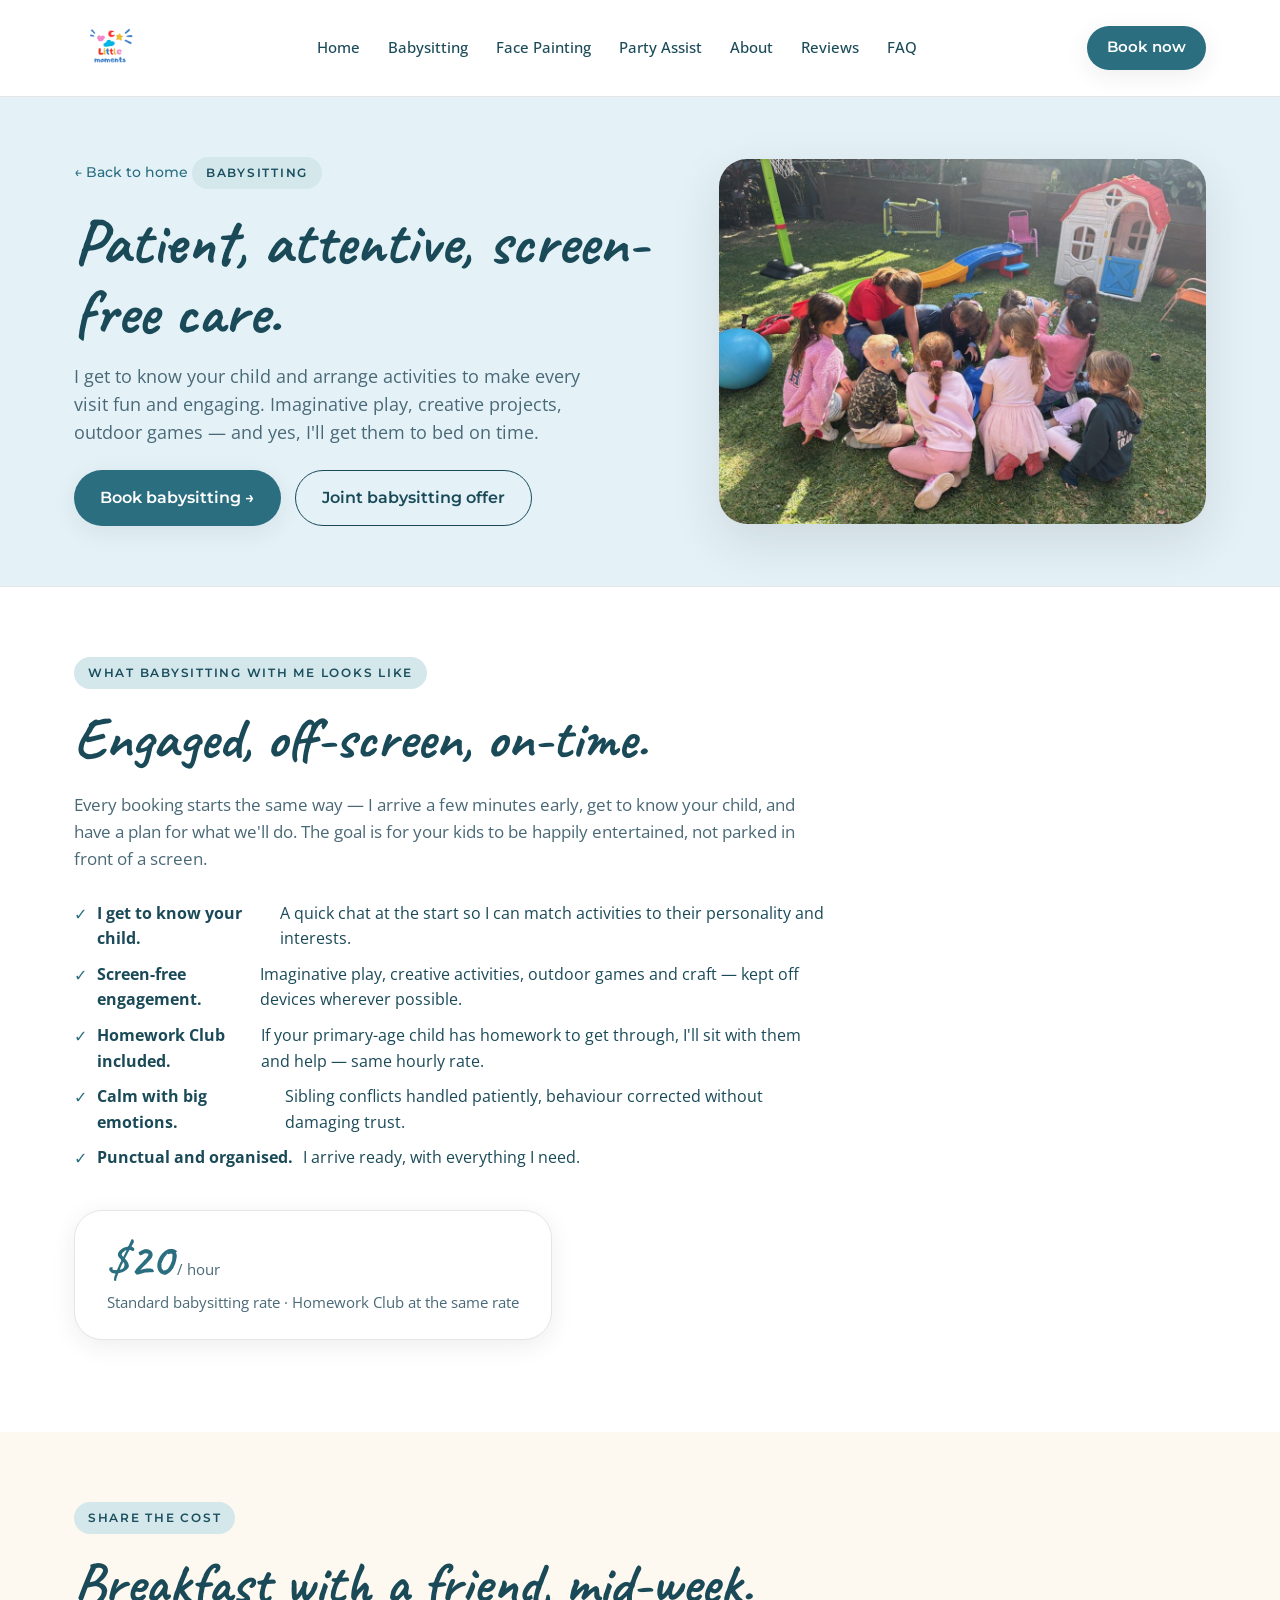
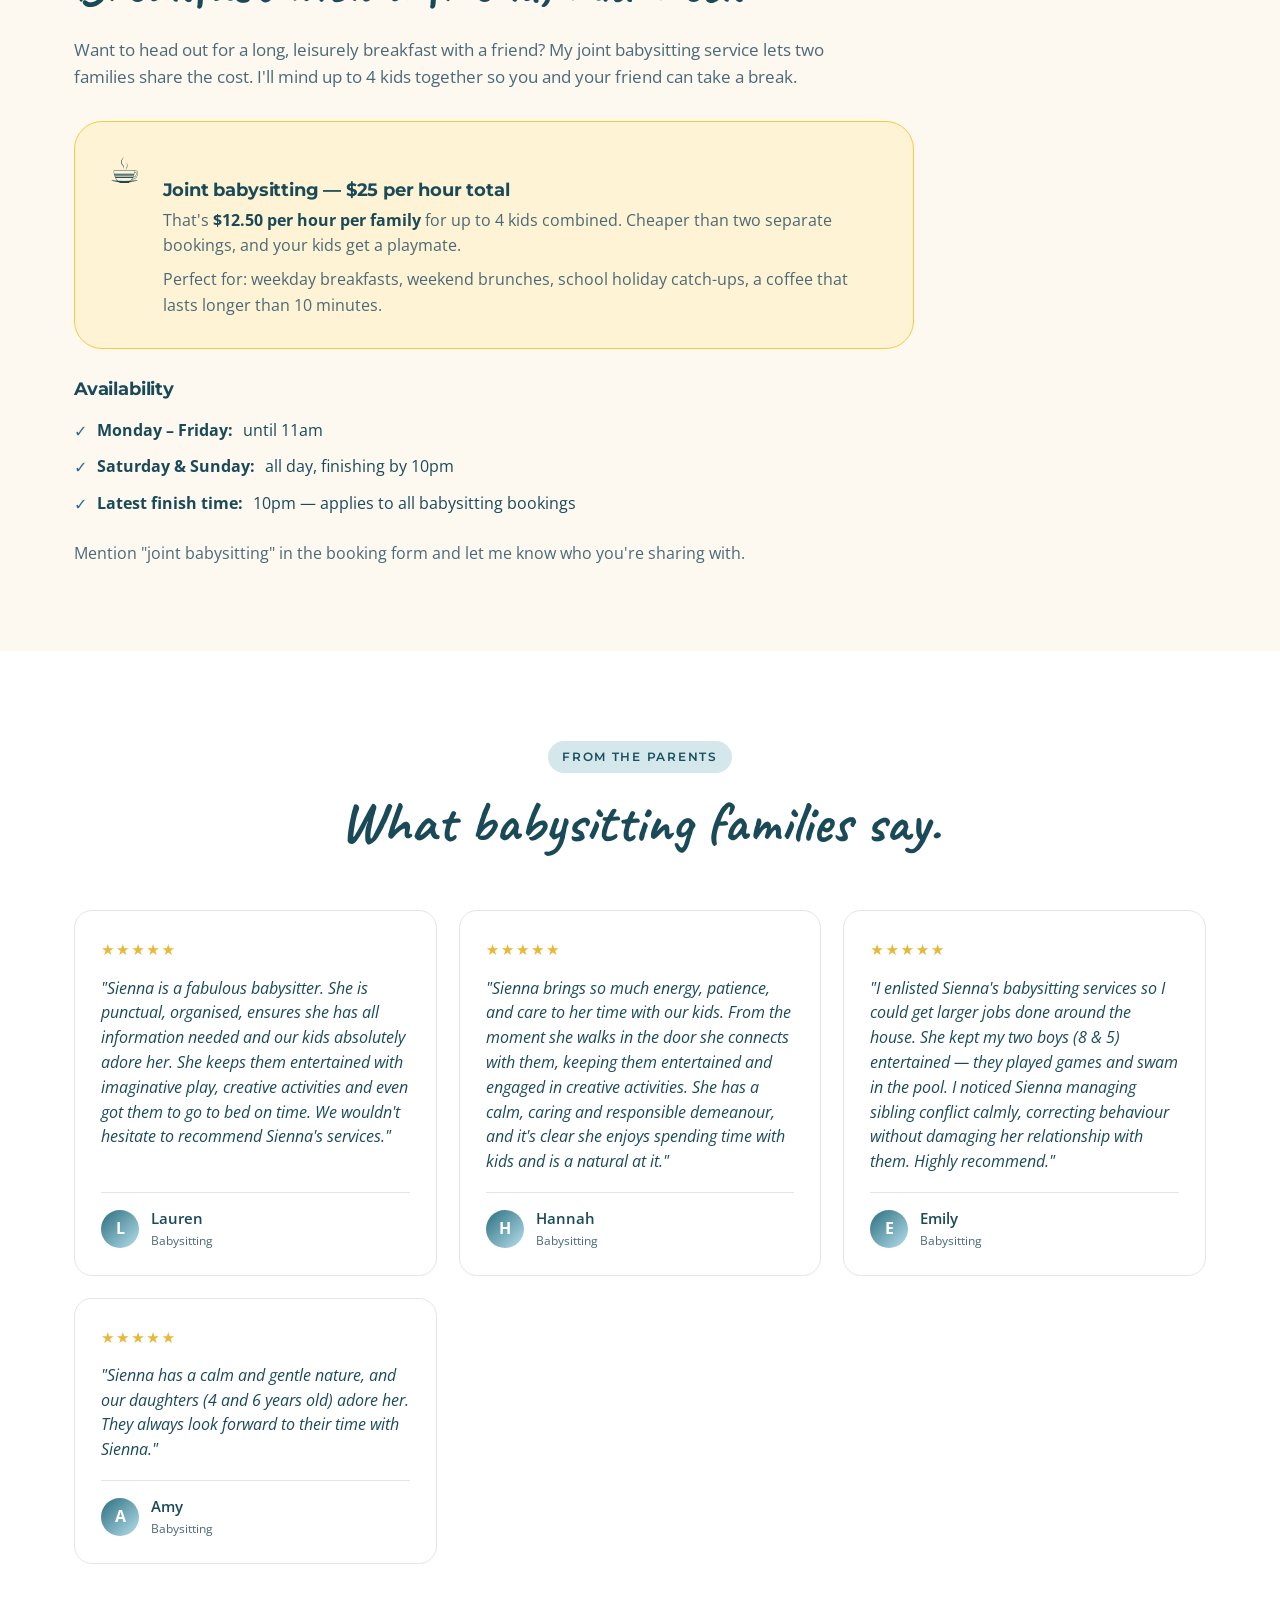
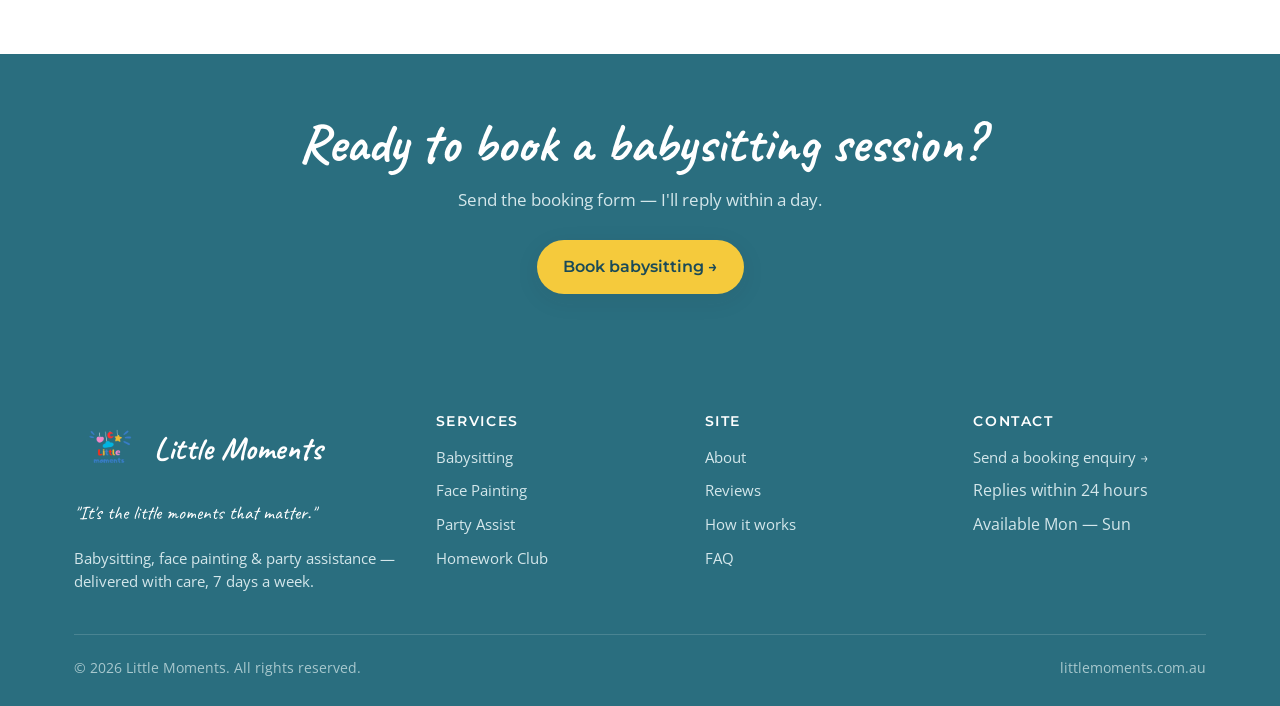
==== commit c71a3b4a: "Major redesign: template-style home, new palette, galleries, video" ====
--- a/babysitting.html
+++ b/babysitting.html
@@ -32,6 +32,9 @@
     </nav>
     <div class="nav-cta">
       <a href="index.html#book" class="btn btn-primary">Book now</a>
+      <button class="nav-toggle" aria-label="Open menu" aria-expanded="false" aria-controls="nav-links">
+        <span></span><span></span><span></span>
+      </button>
     </div>
   </div>
 </header>
@@ -52,7 +55,7 @@
       </div>
     </div>
     <div class="subhero-image">
-      <img src="images/babysitting.jpg" alt="Babysitting service in action" />
+      <img src="images/party-assist-4.jpg" alt="Sienna playing with a group of kids" />
     </div>
   </div>
 </section>
@@ -226,6 +229,25 @@
 
 <script>
   document.getElementById('year').textContent = new Date().getFullYear();
+
+  // Mobile nav hamburger toggle
+  (function(){
+    var toggle = document.querySelector('.nav-toggle');
+    var menu = document.querySelector('.nav-links');
+    if(!toggle || !menu) return;
+    toggle.addEventListener('click', function(){
+      var open = menu.classList.toggle('open');
+      toggle.classList.toggle('active', open);
+      toggle.setAttribute('aria-expanded', open);
+    });
+    menu.querySelectorAll('a').forEach(function(a){
+      a.addEventListener('click', function(){
+        menu.classList.remove('open');
+        toggle.classList.remove('active');
+        toggle.setAttribute('aria-expanded', 'false');
+      });
+    });
+  })();
 </script>
 
 </body>
--- a/styles.css
+++ b/styles.css
@@ -1,22 +1,28 @@
-/* ---------- Design tokens (matched to current site) ---------- */
+/* ---------- Design tokens (matched to Little Moments branding) ---------- */
 :root{
-  --teal:         #196470;   /* primary brand — deep teal from existing site */
-  --teal-dark:    #114A54;
+  --teal:         #2A6E7F;   /* primary brand — matched to logo body teal */
+  --teal-dark:    #1A4E5E;
   --teal-soft:    #D4E7EB;
-  --yellow:       #ECCD7B;   /* mustard accent from existing site */
-  --yellow-soft:  #FAF1DA;
-  --sky:          #B7DFEC;   /* light sky blue from logo banner */
+  --pink:         #EC5C9F;   /* bright pink — face painting accent */
+  --pink-dark:    #D13A80;
+  --pink-soft:    #FCE0ED;
+  --yellow:       #F5CA3C;   /* sunny yellow — party assist accent */
+  --yellow-dark:  #D9AE1E;
+  --yellow-soft:  #FEF3D4;
+  --turquoise:    #4FC3D4;   /* bright turquoise — babysitting accent */
+  --turquoise-dark:#35A8B9;
+  --turquoise-soft:#D6F2F6;
+  --sky:          #B7DFEC;
   --sky-soft:     #E4F2F8;
-  --pink:         #EC6FA1;   /* logo pink accent */
-  --cream:        #FFFFFF;   /* page background — kept white like current site */
-  --cream-deep:   #F7F4EC;
-  --coral:        #196470;   /* alias for backwards-compat in CSS below */
-  --coral-dark:   #114A54;
+  --cream:        #FFFFFF;
+  --cream-deep:   #FDF9F0;
+  --coral:        #2A6E7F;   /* alias for backwards-compat */
+  --coral-dark:   #1A4E5E;
   --coral-soft:   #D4E7EB;
-  --gold:         #ECCD7B;
-  --sage:         #B7DFEC;
-  --ink:          #1A1A1A;   /* primary text — near-black like current site */
-  --ink-soft:     #4A4A4A;
+  --gold:         #F5CA3C;
+  --sage:         #4FC3D4;
+  --ink:          #1A4A58;   /* primary text — matched to logo dark teal */
+  --ink-soft:     #4A6977;
   --line:         #E5E5E5;
   --white:        #FFFFFF;
   --shadow-sm:    0 1px 2px rgba(42,37,34,.06), 0 2px 6px rgba(42,37,34,.05);
@@ -90,22 +96,77 @@
   display:flex;align-items:center;gap:14px;
   font-family:'Caveat',cursive;font-weight:700;font-size:2rem;color:var(--ink);line-height:1;
 }
+/* The new logo already includes "Little Moments" text — hide the duplicate span */
+.brand > span{display:none}
 .brand-logo{
-  width:72px;height:72px;border-radius:14px;
-  object-fit:cover;
-  background:var(--sky);
+  height:72px;width:auto;max-width:none;
+  border-radius:0;
+  object-fit:contain;
+  background:transparent;
   display:block;
 }
 .nav-inner{height:96px}
-.foot-brand .brand-logo{width:64px;height:64px;border-radius:12px}
+.foot-brand{align-items:center}
+.foot-brand .brand-logo{height:70px;width:auto;border-radius:0;background:transparent}
 .nav-links{display:flex;gap:28px;list-style:none}
 .nav-links a{color:var(--ink);font-weight:500;font-size:.95rem}
 .nav-links a:hover{color:var(--coral-dark);text-decoration:none}
 .nav-cta{display:flex;gap:10px;align-items:center}
 .nav .btn{padding:10px 20px;font-size:.92rem}
 
-@media (max-width:880px){
-  .nav-links{display:none}
+/* ---------- Nav toggle (hamburger for mobile) ---------- */
+.nav-toggle{
+  display:none;
+  background:none;border:0;cursor:pointer;
+  width:44px;height:44px;padding:10px;
+  align-items:center;justify-content:center;
+  gap:5px;flex-direction:column;
+  border-radius:10px;
+}
+.nav-toggle:hover{background:var(--sky-soft)}
+.nav-toggle span{
+  display:block;width:24px;height:2.5px;
+  background:var(--ink);border-radius:2px;
+  transition:transform .25s ease, opacity .2s ease;
+}
+.nav-toggle.active span:nth-child(1){transform:translateY(7.5px) rotate(45deg)}
+.nav-toggle.active span:nth-child(2){opacity:0}
+.nav-toggle.active span:nth-child(3){transform:translateY(-7.5px) rotate(-45deg)}
+
+@media (max-width:880px){
+  .nav-toggle{display:flex}
+  .nav-inner{height:80px}
+  .brand-logo{height:56px;width:auto;border-radius:0}
+  .brand{font-size:1.6rem;gap:10px}
+  .nav .btn{padding:9px 16px;font-size:.85rem}
+  .nav-links{
+    display:flex;
+    position:absolute;
+    top:80px;left:0;right:0;
+    flex-direction:column;
+    background:#fff;
+    padding:8px 24px 20px;
+    box-shadow:var(--shadow-md);
+    border-bottom:1px solid var(--line);
+    transform:translateY(-8px);
+    opacity:0;
+    pointer-events:none;
+    transition:transform .2s ease, opacity .2s ease;
+    z-index:49;
+    gap:0;
+    margin:0;
+  }
+  .nav-links.open{
+    transform:translateY(0);
+    opacity:1;
+    pointer-events:auto;
+  }
+  .nav-links li{border-bottom:1px solid var(--line)}
+  .nav-links li:last-child{border-bottom:0}
+  .nav-links a{
+    display:block;padding:14px 4px;font-size:1rem;
+    color:var(--ink);
+  }
 }
 
 /* ---------- Hero ---------- */
@@ -212,20 +273,28 @@
   border-bottom:5px solid transparent;
 }
 .service-photo img{width:100%;height:100%;object-fit:cover;display:block}
-.service-card.has-photo::before{display:none}
 .service-card.has-photo .service-icon{display:none}
 .service-card::before{
-  content:"";position:absolute;top:0;left:0;right:0;height:5px;
-  background:linear-gradient(90deg,var(--teal),var(--yellow));
-}
+  content:"";position:absolute;top:0;left:0;right:0;height:6px;
+  background:var(--turquoise);
+  z-index:2;
+}
+/* Color-coded service cards — matches business card branding */
+.service-card:nth-child(1)::before{background:var(--turquoise)}    /* Babysitting */
+.service-card:nth-child(2)::before{background:var(--pink)}          /* Face Painting */
+.service-card:nth-child(3)::before{background:var(--yellow)}        /* Party Assist */
 .service-card:hover{transform:translateY(-6px);box-shadow:var(--shadow-lg)}
 .service-icon{
   width:64px;height:64px;border-radius:18px;
-  background:var(--sky);display:grid;place-items:center;
+  background:var(--turquoise-soft);display:grid;place-items:center;
   font-size:2rem;margin-bottom:20px;
 }
-.service-card:nth-child(2) .service-icon{background:var(--yellow-soft)}
-.service-card:nth-child(3) .service-icon{background:var(--teal-soft)}
+.service-card:nth-child(2) .service-icon{background:var(--pink-soft)}
+.service-card:nth-child(3) .service-icon{background:var(--yellow-soft)}
+/* Color-coded prices per service */
+.service-card:nth-child(1) .service-price{color:var(--turquoise-dark)}
+.service-card:nth-child(2) .service-price{color:var(--pink-dark)}
+.service-card:nth-child(3) .service-price{color:var(--yellow-dark)}
 .service-card h3{margin-bottom:10px}
 .service-card p{color:var(--ink-soft);font-size:.97rem;margin-bottom:18px;flex:1}
 .service-price{
@@ -405,6 +474,90 @@
   outline:none;border-color:var(--teal);box-shadow:0 0 0 4px var(--teal-soft);
 }
 .form-card .btn{width:100%;justify-content:center;margin-top:8px;padding:15px}
+
+/* Games checkbox grid (Party Assist booking form) */
+.games-checks{
+  display:grid;grid-template-columns:1fr 1fr;gap:8px;
+  margin-top:4px;
+}
+.games-checks .game-check{
+  display:flex;align-items:flex-start;gap:8px;
+  background:var(--cream);border:1.5px solid var(--line);border-radius:10px;
+  padding:10px 12px;cursor:pointer;
+  transition:border-color .15s ease, background .15s ease;
+  font-size:.92rem;line-height:1.35;font-weight:500;
+}
+.games-checks .game-check:hover{border-color:var(--teal);background:var(--teal-soft)}
+.games-checks .game-check input{
+  margin-top:3px;flex-shrink:0;accent-color:var(--teal);
+}
+.games-checks .game-check em{
+  font-style:normal;color:var(--ink-soft);font-size:.82rem;font-weight:400;
+}
+.form-note{
+  font-size:.82rem;color:var(--ink-soft);margin-top:10px;line-height:1.4;
+}
+@media (max-width:600px){
+  .games-checks{grid-template-columns:1fr}
+}
+
+/* ---------- Mobile spacing & typography tune-up ---------- */
+@media (max-width:880px){
+  section{padding:56px 0}
+  .hero{padding:36px 0 32px}
+  .subhero{padding:40px 0 44px}
+  .section-head{margin-bottom:36px}
+  .form-card{padding:22px 20px}
+  .service-card{padding:28px 22px 24px}
+  .service-photo{margin:-28px -22px 18px;height:160px}
+  .detail{padding:48px 0}
+  .cta-banner{padding:48px 0}
+  .booking-grid{gap:28px}
+  footer{padding:44px 0 20px}
+  .foot-grid{gap:24px;margin-bottom:28px}
+  /* Bigger tap target for cards linking through */
+  .service-card .btn,.form-card .btn{padding:14px 24px;font-size:1rem}
+  /* Reduce hero-art overlap so it doesn't crowd on mid-small screens */
+  .hero-art{height:280px;margin-top:12px}
+  .art-card.main{inset:16px 16px 16px 22px}
+  .art-card.float-1{width:150px;padding:14px 14px 12px}
+  .art-card.float-2{width:180px;padding:14px}
+  .art-card.float-3{width:130px;padding:12px 14px}
+  /* Trust bar wraps nicely */
+  .trustbar{padding:16px 0}
+  .trustbar-inner{gap:12px 20px;font-size:.88rem;justify-content:center}
+  /* About */
+  .about{padding:56px 0}
+  .about-photo{max-width:280px}
+}
+
+@media (max-width:500px){
+  .container{padding:0 16px}
+  section{padding:40px 0}
+  .hero{padding:20px 0 18px}
+  .subhero{padding:28px 0 32px}
+  .detail{padding:36px 0}
+  .cta-banner{padding:36px 0}
+  .form-card{padding:18px 14px}
+  .section-head{margin-bottom:28px}
+  .brand-logo{height:44px;width:auto;border-radius:0}
+  .nav-inner{height:68px}
+  .nav-links{top:68px}
+  .nav .btn{padding:8px 14px;font-size:.82rem}
+  h1{font-size:clamp(2.2rem,10vw,3rem)}
+  h2{font-size:clamp(1.9rem,7vw,2.6rem)}
+  .hero p.lead,.subhero p.lead{font-size:1rem}
+  .hero-art{height:220px}
+  .art-card.float-1{width:130px;font-size:.75rem;padding:12px}
+  .art-card.float-2{width:150px;font-size:.75rem;padding:12px}
+  .art-card.float-3{width:110px;font-size:.75rem;padding:10px 12px}
+  .form-row{gap:10px;margin-bottom:10px}
+  /* Bigger tap targets for FAQ */
+  details.faq-item summary{padding:16px 18px}
+  /* Booking list */
+  .booking-list li{font-size:.95rem}
+  /* Games gallery: keep 2 columns on tiny screens where possible */
+}
 
 @media (max-width:880px){
   .booking-grid{grid-template-columns:1fr;gap:32px}
@@ -553,6 +706,257 @@
 .cta-banner h2{color:#fff;margin-bottom:14px;font-size:clamp(2.2rem,4.5vw,3.4rem)}
 .cta-banner p{color:#D4E7EB;font-size:1.05rem;margin-bottom:26px}
 
+/* ==========================================================
+   Template-style (v2) sections — matched to brand card design
+   ========================================================== */
+
+/* ---------- Pink button variant ---------- */
+.btn-pink{
+  background:var(--pink);color:#fff;box-shadow:0 6px 18px rgba(236,92,159,.35);
+  padding:16px 30px;font-size:1.02rem;border-radius:999px;
+}
+.btn-pink:hover{background:var(--pink-dark);transform:translateY(-2px);text-decoration:none;box-shadow:0 10px 24px rgba(209,58,128,.4)}
+.btn-pink .btn-icon{font-size:1.1rem;margin-right:4px}
+
+/* ---------- Hero v2 (template style) ---------- */
+.hero-v2{
+  padding:60px 0 50px;
+  background:linear-gradient(180deg,#fff 0%,var(--pink-soft) 100%);
+  position:relative;overflow:hidden;
+}
+.hero-v2-grid{
+  display:grid;grid-template-columns:1fr 1fr;gap:50px;align-items:center;
+}
+.hero-v2-text{position:relative;z-index:2}
+.hero-v2-text h1{
+  font-size:clamp(2.6rem,5.5vw,4.6rem);
+  line-height:1.05;color:var(--ink);
+  margin-bottom:22px;max-width:580px;
+}
+.hero-v2-text h1 .accent-pink{color:var(--pink);font-weight:700}
+.hero-v2-text p.lead{
+  font-size:1.15rem;color:var(--ink-soft);
+  margin-bottom:30px;max-width:460px;
+}
+.hero-v2-image{
+  position:relative;border-radius:var(--radius-lg);
+  overflow:visible;
+}
+.hero-v2-image img{
+  width:100%;max-height:560px;object-fit:cover;object-position:center 25%;
+  border-radius:var(--radius-lg);
+  box-shadow:0 20px 60px rgba(25,74,88,.18);
+  display:block;
+}
+/* Sparkle decorations */
+.sparkle{
+  position:absolute;display:inline-block;
+  width:40px;height:40px;pointer-events:none;
+  background-repeat:no-repeat;background-position:center;background-size:contain;
+}
+.sparkle-yellow{
+  background-image:url("data:image/svg+xml;utf8,<svg xmlns='http://www.w3.org/2000/svg' viewBox='0 0 40 40'><g stroke='%23F5CA3C' stroke-width='3.5' stroke-linecap='round'><line x1='20' y1='4' x2='20' y2='14'/><line x1='20' y1='26' x2='20' y2='36'/><line x1='4' y1='20' x2='14' y2='20'/><line x1='26' y1='20' x2='36' y2='20'/><line x1='8' y1='8' x2='14' y2='14'/><line x1='26' y1='26' x2='32' y2='32'/><line x1='32' y1='8' x2='26' y2='14'/><line x1='14' y1='26' x2='8' y2='32'/></g></svg>");
+}
+.sparkle-tl{top:-10px;left:-18px}
+.sparkle-bl{bottom:-10px;left:28%}
+.sparkle-right{top:30px;right:-18px}
+.sparkle-top{top:-24px;left:50%;transform:translateX(-50%)}
+
+@media (max-width:880px){
+  .hero-v2-grid{grid-template-columns:1fr;gap:32px}
+  .hero-v2-image img{max-height:420px}
+  .hero-v2{padding:36px 0 40px}
+}
+
+/* ---------- Values row ---------- */
+.values{
+  background:#fff;padding:48px 0;
+  border-bottom:1px solid var(--line);
+}
+.values-grid{
+  display:grid;grid-template-columns:repeat(4,1fr);gap:24px;
+  align-items:start;
+}
+.value-item{
+  display:flex;flex-direction:column;align-items:center;gap:12px;
+  text-align:center;
+}
+.value-icon{
+  width:60px;height:60px;border-radius:14px;
+  display:grid;place-items:center;font-size:1.8rem;line-height:1;
+  background:var(--cream-deep);
+}
+.value-icon-teal{background:var(--turquoise-soft);color:var(--teal-dark)}
+.value-icon-pink{background:var(--pink-soft);color:var(--pink-dark)}
+.value-icon-dark{background:var(--teal-soft);color:var(--teal-dark)}
+.value-label{
+  font-family:'Montserrat',sans-serif;font-weight:600;font-size:.92rem;
+  color:var(--ink);line-height:1.3;
+}
+@media (max-width:880px){
+  .values-grid{grid-template-columns:repeat(2,1fr);gap:28px}
+  .values{padding:36px 0}
+}
+
+/* ---------- Services v2 (colored cards) ---------- */
+.services-v2{padding:64px 0;background:#fff}
+.services-v2-grid{
+  display:grid;grid-template-columns:repeat(3,1fr);gap:24px;
+}
+.service-v2-card{
+  display:flex;align-items:flex-end;justify-content:space-between;
+  padding:28px 28px 26px;border-radius:24px;
+  color:var(--ink);text-decoration:none;
+  min-height:220px;
+  position:relative;overflow:hidden;
+  transition:transform .25s ease, box-shadow .25s ease;
+}
+.service-v2-card:hover{
+  transform:translateY(-6px);
+  box-shadow:0 18px 40px rgba(25,74,88,.12);
+  text-decoration:none;
+}
+.service-v2-inner{display:flex;flex-direction:column;gap:14px;max-width:85%}
+.service-v2-icon{
+  width:60px;height:60px;border-radius:50%;
+  background:#fff;display:grid;place-items:center;font-size:1.7rem;
+  box-shadow:var(--shadow-sm);
+}
+.service-v2-card h3{
+  font-family:'Caveat',cursive;font-size:2rem;font-weight:700;line-height:1;
+  margin:0;letter-spacing:-.01em;
+}
+.service-v2-card p{
+  color:var(--ink);font-size:.95rem;line-height:1.5;margin:0;
+}
+.service-v2-arrow{
+  position:absolute;right:22px;bottom:22px;
+  width:44px;height:44px;border-radius:50%;
+  background:#fff;color:var(--ink);display:grid;place-items:center;
+  font-size:1.3rem;font-weight:700;
+  box-shadow:var(--shadow-sm);
+  transition:transform .2s ease, background .2s ease;
+}
+.service-v2-card:hover .service-v2-arrow{transform:translateX(4px) scale(1.05)}
+.service-v2-pink{background:var(--pink-soft)}
+.service-v2-pink h3{color:var(--pink-dark)}
+.service-v2-pink .service-v2-arrow{background:var(--pink);color:#fff}
+.service-v2-yellow{background:var(--yellow-soft)}
+.service-v2-yellow h3{color:var(--yellow-dark)}
+.service-v2-yellow .service-v2-arrow{background:var(--yellow);color:var(--ink)}
+.service-v2-teal{background:var(--turquoise-soft)}
+.service-v2-teal h3{color:var(--teal-dark)}
+.service-v2-teal .service-v2-arrow{background:var(--turquoise);color:#fff}
+@media (max-width:880px){
+  .services-v2-grid{grid-template-columns:1fr;gap:16px}
+}
+
+/* ---------- Why Choose Little Moments (polaroid + checklist) ---------- */
+.why-choose{
+  background:#fff;padding:80px 0;
+  position:relative;
+}
+.why-choose-grid{
+  display:grid;grid-template-columns:1fr 1.1fr;gap:70px;align-items:center;
+}
+.polaroid-stack{
+  position:relative;height:420px;
+  display:flex;align-items:center;justify-content:center;
+}
+.polaroid{
+  position:absolute;width:260px;background:#fff;padding:14px 14px 40px;
+  box-shadow:0 10px 30px rgba(25,74,88,.18);
+  border-radius:3px;
+}
+.polaroid img{
+  width:100%;aspect-ratio:1/1;object-fit:cover;display:block;
+  border-radius:1px;
+}
+.polaroid-1{transform:rotate(-7deg) translate(-70px,-20px);z-index:1}
+.polaroid-2{transform:rotate(6deg) translate(60px,20px);z-index:2}
+.polaroid::after{
+  content:"";position:absolute;bottom:14px;left:50%;transform:translateX(-50%);
+  width:40%;height:18px;background:#fff;
+}
+.heart{
+  position:absolute;font-size:2.6rem;color:var(--pink);
+  font-weight:400;pointer-events:none;z-index:3;
+  text-shadow:0 2px 6px rgba(236,92,159,.2);
+}
+.heart-tl{top:-10px;left:0}
+.heart-br{bottom:10px;right:10px}
+.why-choose h2{
+  font-size:clamp(2.2rem,4vw,3.4rem);line-height:1.1;margin-bottom:24px;
+}
+.why-choose h2 .accent-teal{color:var(--teal);position:relative;display:inline-block}
+.why-choose h2 .accent-teal::after{
+  content:"";position:absolute;left:0;right:0;bottom:-6px;height:5px;
+  background:var(--turquoise);border-radius:4px;opacity:.6;
+}
+.check-list{
+  list-style:none;display:flex;flex-direction:column;gap:14px;margin-top:10px;
+}
+.check-list li{
+  display:flex;gap:12px;align-items:flex-start;
+  font-size:1.05rem;color:var(--ink);
+}
+.check-list li::before{
+  content:"✓";color:var(--pink);font-weight:700;flex-shrink:0;
+  font-size:1.1rem;margin-top:1px;
+}
+@media (max-width:880px){
+  .why-choose-grid{grid-template-columns:1fr;gap:60px}
+  .why-choose{padding:56px 0}
+  .polaroid-stack{height:340px}
+  .polaroid{width:200px}
+}
+
+/* ---------- Ready CTA (template pink banner) ---------- */
+.ready-cta{
+  background:linear-gradient(180deg,var(--turquoise-soft) 0%,#fff 100%);
+  padding:56px 0;
+}
+.ready-cta-inner{
+  display:flex;align-items:center;justify-content:space-between;gap:28px;
+  background:#fff;border-radius:var(--radius-lg);
+  padding:32px 40px;box-shadow:0 10px 30px rgba(25,74,88,.1);
+  flex-wrap:wrap;
+}
+.ready-cta-icon{
+  width:64px;height:64px;border-radius:16px;
+  background:var(--turquoise-soft);color:var(--teal-dark);
+  display:grid;place-items:center;font-size:2rem;flex-shrink:0;
+}
+.ready-cta-text{flex:1;min-width:260px}
+.ready-cta-text h2{
+  font-size:clamp(1.8rem,3vw,2.6rem);margin:0 0 6px;
+}
+.ready-cta-text p{
+  color:var(--ink-soft);font-size:1rem;margin:0;
+}
+.ready-cta-btn{flex-shrink:0}
+@media (max-width:700px){
+  .ready-cta-inner{flex-direction:column;align-items:flex-start;padding:28px}
+  .ready-cta-btn{align-self:center}
+}
+
+/* ---------- Video wrapper ---------- */
+.video-wrap{
+  max-width:860px;margin:36px auto 0;
+  text-align:center;
+}
+.video-wrap video{
+  width:100%;height:auto;display:block;
+  border-radius:var(--radius-lg);
+  box-shadow:var(--shadow-lg);
+  background:var(--ink);
+}
+.video-caption{
+  font-family:'Caveat',cursive;
+  font-size:1.4rem;color:var(--teal-dark);
+  margin-top:14px;font-weight:600;
+}
+
 /* ---------- Photo gallery (face painting page) ---------- */
 .gallery{background:var(--cream-deep)}
 .gallery-grid{
